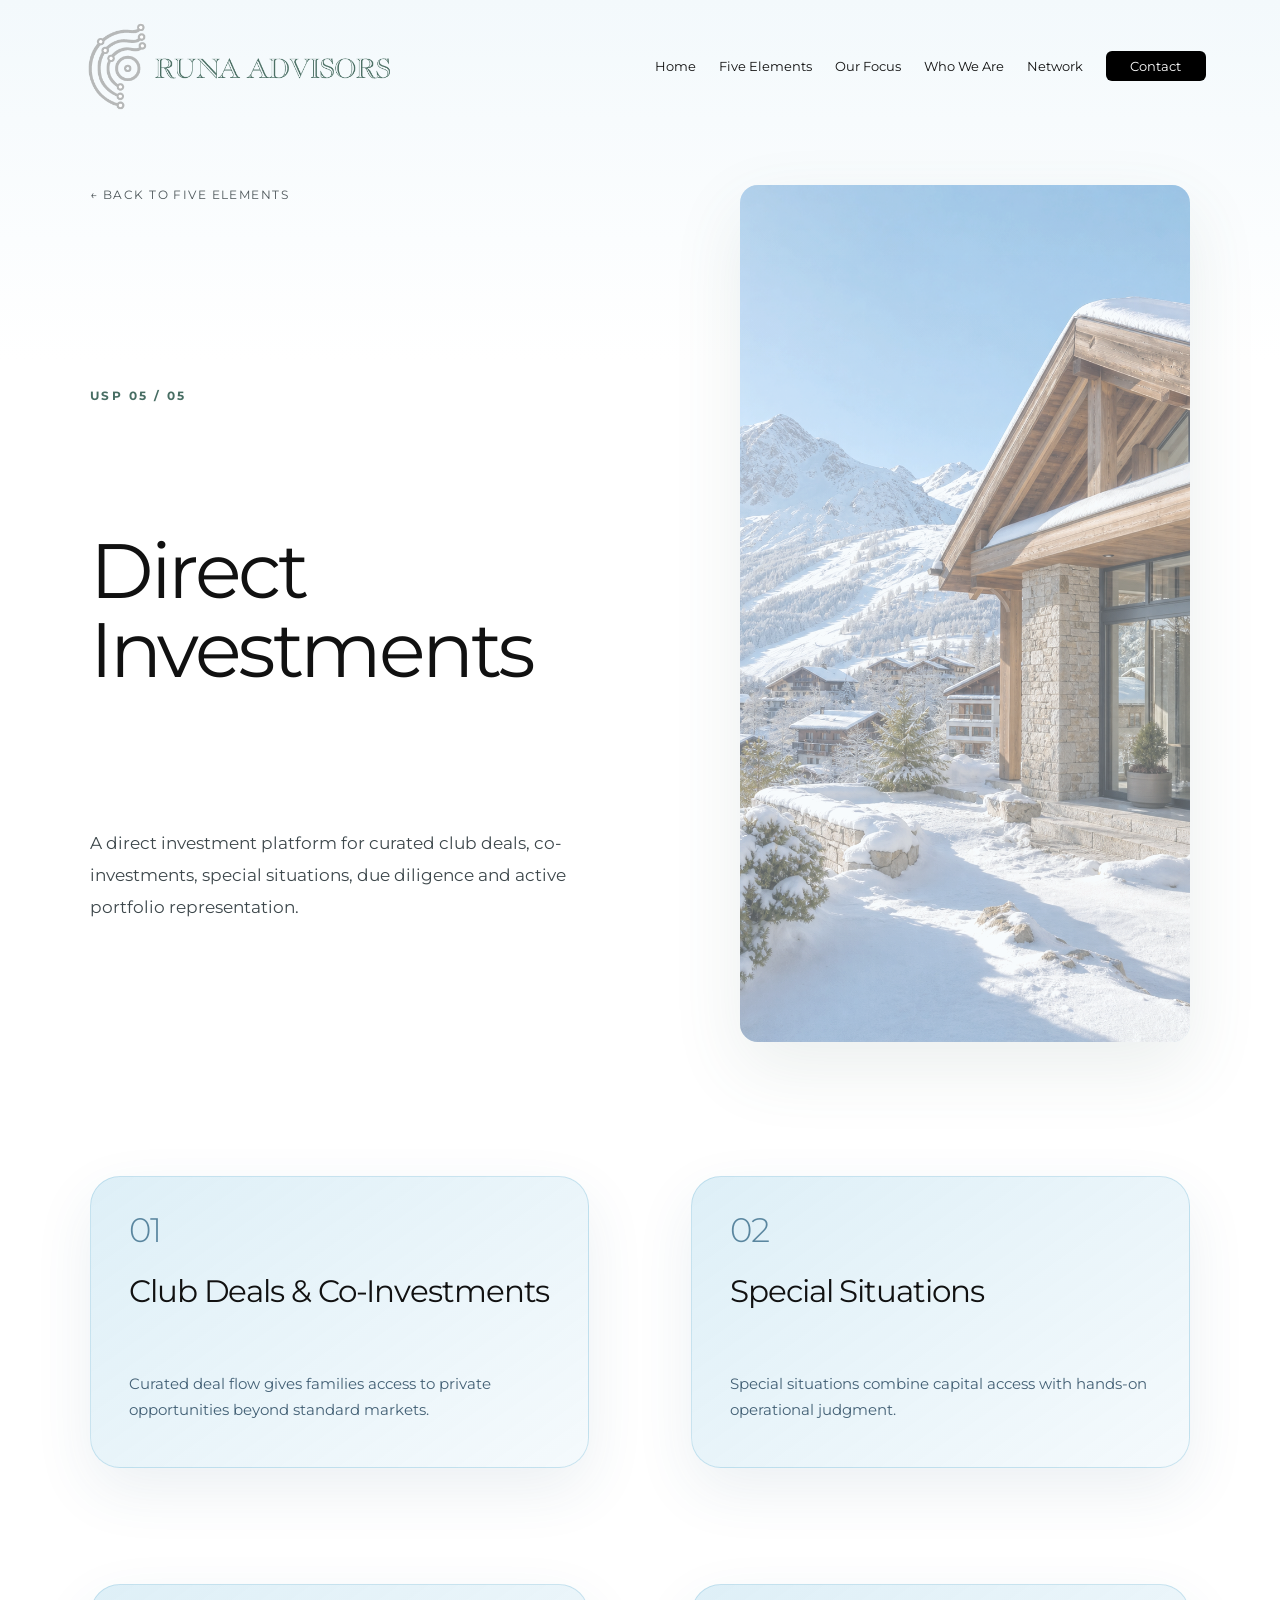
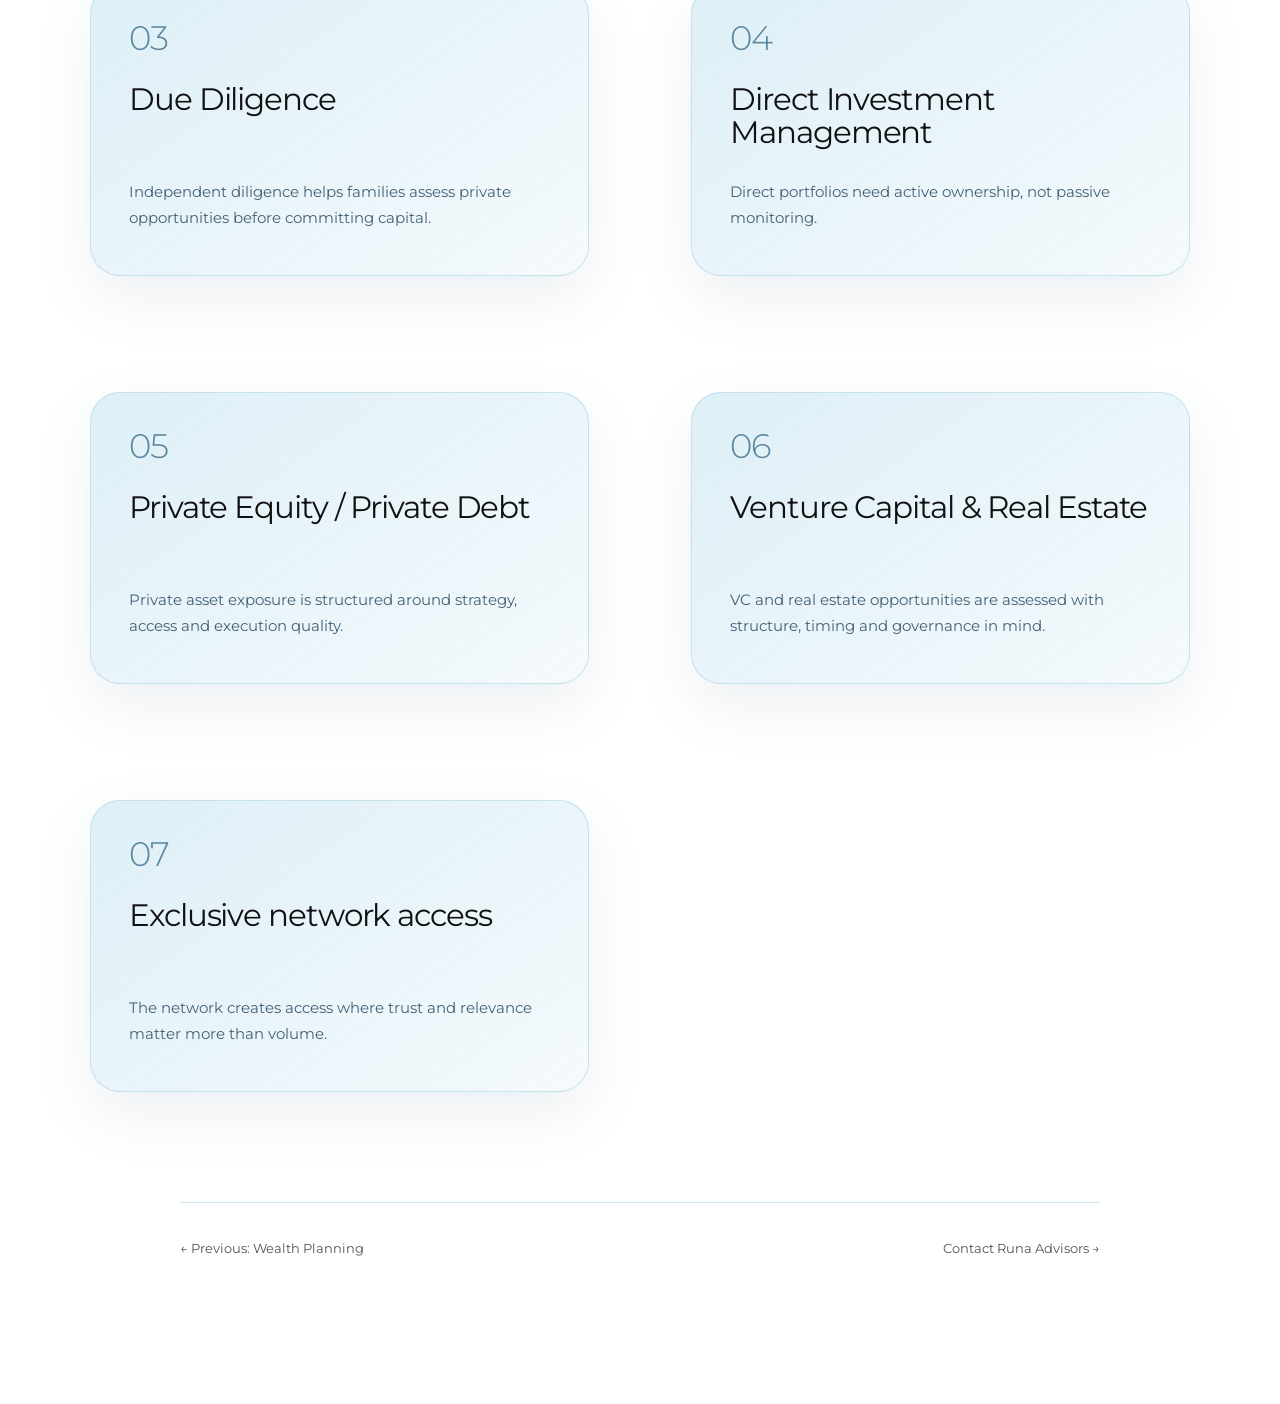
==== usp-direct-investments.html @ 49a53fe9 "Initial website upload" ====
<!doctype html>
<html lang="en">
<head>
  <meta charset="UTF-8">
  <meta name="viewport" content="width=device-width, initial-scale=1.0">
  <title>Direct Investments | Runa Advisors</title>
  <script>document.documentElement.classList.add("js");</script>
  <link rel="preconnect" href="https://fonts.googleapis.com">
  <link rel="preconnect" href="https://fonts.gstatic.com" crossorigin>
  <link href="https://fonts.googleapis.com/css2?family=Montserrat:wght@300;400;500;600;700&display=swap" rel="stylesheet">
  <link rel="stylesheet" href="styles.css">
</head>
<body>
  <div class="scroll-progress" aria-hidden="true"></div>
  <header class="site-header" id="top">
    <a class="brand-logo" href="index.html#top" aria-label="Runa Advisors GmbH home"></a>
    <button class="menu-toggle" type="button" aria-expanded="false" aria-controls="main-navigation" aria-label="Open navigation"><span></span><span></span></button>
    <nav class="nav" id="main-navigation" aria-label="Main navigation">
      <a href="index.html#top">Home</a>
      <a href="index.html#diversity">Five Elements</a>
      <a href="index.html#solution">Our Focus</a>
      <a href="index.html#about">Who We Are</a>
      <a href="index.html#insight">Network</a>
      <a class="contact-pill" href="index.html#contact">Contact</a>
    </nav>
  </header>

  <main class="usp-page-main usp-page-direct">
    <section class="usp-page-hero">
      <a class="back-link" href="index.html#diversity">← Back to Five Elements</a>
      <p class="usp-page-kicker">USP 05 / 05</p>
      <h1>Direct Investments</h1>
      <p class="usp-page-lead">A direct investment platform for curated club deals, co-investments, special situations, due diligence and active portfolio representation.</p>
      <div class="usp-page-visual reveal" aria-hidden="true"><span></span></div>
    </section>

    <section class="usp-page-content">
      <div class="usp-content-grid">
        <article class="usp-info-card">
          <h2>Club Deals & Co-Investments</h2>
          <p><span class="usp-summary">Curated deal flow gives families access to private opportunities beyond standard markets.</span><span class="usp-detail">The focus is on peer-to-peer direct investments, club deals and co-investment opportunities tailored to individual criteria and family-office preferences.</span></p>
        </article>
        <article class="usp-info-card">
          <h2>Special Situations</h2>
          <p><span class="usp-summary">Special situations combine capital access with hands-on operational judgment.</span><span class="usp-detail">Turnaround and distressed cases bring together the right investors, management capability and execution discipline where timing and operational experience matter most.</span></p>
        </article>
        <article class="usp-info-card">
          <h2>Due Diligence</h2>
          <p><span class="usp-summary">Independent diligence helps families assess private opportunities before committing capital.</span><span class="usp-detail">Support covers PE, VC, real estate and private debt transactions, including structuring, documentation and investment committee process preparation.</span></p>
        </article>
        <article class="usp-info-card">
          <h2>Direct Investment Management</h2>
          <p><span class="usp-summary">Direct portfolios need active ownership, not passive monitoring.</span><span class="usp-detail">Runa supports shareholder representation, board-level involvement or C-level contribution where investee companies require experienced ownership presence and clear governance.</span></p>
        </article>
        <article class="usp-info-card">
          <h2>Private Equity / Private Debt</h2>
          <p><span class="usp-summary">Private asset exposure is structured around strategy, access and execution quality.</span><span class="usp-detail">Strategic allocation can include direct investments and fund commitments, supported by advisory, structuring, financing and execution for private asset transactions.</span></p>
        </article>
        <article class="usp-info-card">
          <h2>Venture Capital & Real Estate</h2>
          <p><span class="usp-summary">VC and real estate opportunities are assessed with structure, timing and governance in mind.</span><span class="usp-detail">Advisory includes structuring, financing and execution of direct investments, club deal organisation and co-investment vehicles across private growth and real assets.</span></p>
        </article>
        <article class="usp-info-card full">
          <h2>Exclusive network access</h2>
          <p><span class="usp-summary">The network creates access where trust and relevance matter more than volume.</span><span class="usp-detail">Access is built around family office co-investors, PE, VC and private debt funds, selected hedge fund partnerships and discreet asset sales.</span></p>
        </article>
      </div>
      <div class="usp-next-row">
        <a href="usp-wealth-planning.html">← Previous: Wealth Planning</a>
        <a href="index.html#contact">Contact Runa Advisors →</a>
      </div>
    </section>
  </main>
  <script src="script.js"></script>
</body>
</html>
---- styles.css ----
:root {
  --white: #ffffff;
  --ice: #f3f9fc;
  --blue-pale: #ddeff7;
  --blue: #8fc5dd;
  --blue-soft: #cbe7f3;
  --ink: #111111;
  --muted: #4d565a;
  --line: #c7dbe4;
  --logo-green: #476d63;
  --gold: #8fc5dd;
  --panel-dark: #ffffff;
  --panel-black: #f3f9fc;
  --content: 1240px;
}

* { box-sizing: border-box; }
html { scroll-behavior: smooth; }
body {
  margin: 0;
  overflow-x: hidden;
  background: var(--white);
  color: var(--ink);
  font-family: "Montserrat", Arial, sans-serif;
  font-size: 15px;
  font-weight: 400;
  line-height: 1.7;
}
body.menu-open { overflow: hidden; }
img { display: block; width: 100%; }
a { color: inherit; text-decoration: none; }
button, input, textarea { color: inherit; font: inherit; }
button { border: 0; }
h1, h2, h3, p { margin-top: 0; }
h1, h2, h3 { color: var(--ink); font-weight: 400; }

.scroll-progress {
  position: fixed;
  z-index: 60;
  top: 0;
  left: 0;
  width: 0;
  height: 3px;
  background: linear-gradient(90deg, var(--blue), var(--logo-green));
  transform-origin: left center;
}

.site-header {
  position: absolute;
  z-index: 20;
  top: 0;
  left: 50%;
  transform: translateX(-50%);
  width: min(100%, 1440px);
  height: 132px;
  padding: 0 5.8%;
  display: flex;
  align-items: center;
  justify-content: space-between;
}
.brand-logo {
  width: 430px;
  height: 108px;
  flex: 0 0 auto;
  background: url("assets/logo2.png") left center / contain no-repeat;
}
.nav { display: flex; align-items: center; gap: 31px; font-size: 13px; }
.nav a { color: var(--ink); transition: opacity .2s ease; }
.nav a:hover { opacity: .55; }
.contact-pill {
  width: 100px;
  padding: 4px 10px;
  border-radius: 6px;
  background: #000;
  color: #fff !important;
  text-align: center;
}
.menu-toggle { display: none; }

.hero {
  position: relative;
  min-height: 760px;
  height: 100svh;
  max-height: 940px;
  padding: 190px max(7%, calc((100% - var(--content)) / 2));
  display: flex;
  align-items: center;
  background:
    radial-gradient(circle at 18% 52%, rgba(221,239,247,.8), transparent 28%),
    linear-gradient(90deg, rgba(255,255,255,.72) 0%, rgba(255,255,255,.46) 44%, rgba(255,255,255,.08) 74%),
    url("assets/alps-hero.png") center / cover no-repeat;
}
.hero::after {
  content: "";
  position: absolute;
  inset: auto 0 0;
  height: 170px;
  background: linear-gradient(0deg, var(--white), rgba(255,255,255,0));
  pointer-events: none;
}
.hero-content { position: relative; z-index: 2; width: min(900px, 70%); }
.overline {
  margin-bottom: 26px;
  color: var(--ink);
  font-size: 11px;
  font-weight: 600;
  letter-spacing: .2em;
  text-transform: uppercase;
}
.hero h1 {
  margin-bottom: 26px;
  font-size: clamp(46px, 4.7vw, 68px);
  line-height: 1.14;
  letter-spacing: -.025em;
}
.hero-intro {
  max-width: 630px;
  margin-bottom: 38px;
  font-size: 17px;
  line-height: 1.75;
}
.button {
  min-width: 150px;
  min-height: 47px;
  padding: 11px 17px 11px 22px;
  display: inline-flex;
  align-items: center;
  justify-content: space-between;
  gap: 28px;
  border: 1px solid var(--ink);
  border-radius: 5px;
  font-size: 13px;
  cursor: pointer;
  transition: transform .2s ease, background .2s ease, color .2s ease, box-shadow .2s ease;
}
.button:hover { transform: translateY(-2px); box-shadow: 0 18px 36px rgba(17,17,17,.08); }
.button-dark { background: #000; color: #fff; }
.button-outline { background: rgba(255,255,255,.28); color: var(--ink); }
.button-outline:hover { background: var(--ink); color: #fff; }

.section { max-width: var(--content); margin: 0 auto; padding: 145px 0; }
.section-intro { width: min(760px, 100%); margin-bottom: 90px; }
.section-intro h2, .focus h2, .insight h2, footer h2, .usp-intro h2 {
  margin-bottom: 28px;
  font-size: clamp(34px, 3.8vw, 54px);
  line-height: 1.28;
  letter-spacing: -.02em;
}
.section-intro > p:last-child, .usp-intro > p { max-width: 720px; color: var(--muted); font-size: 16px; }

.usp-section {
  position: relative;
  min-height: 100vh;
  padding: 150px max(6%, calc((100% - var(--content)) / 2)) 145px;
  overflow: hidden;
  background:
    linear-gradient(180deg, #fff 0%, var(--ice) 44%, #fff 100%);
}
.usp-bg {
  position: absolute;
  inset: 0;
  opacity: .72;
  background:
    radial-gradient(circle at 15% 18%, rgba(143,197,221,.24), transparent 28%),
    radial-gradient(circle at 88% 25%, rgba(221,239,247,.95), transparent 24%),
    radial-gradient(circle at 50% 74%, rgba(203,231,243,.55), transparent 38%);
  pointer-events: none;
}
.usp-bg::after {
  content: "";
  position: absolute;
  right: -8vw;
  bottom: -14vw;
  width: 50vw;
  height: 50vw;
  border: 1px solid rgba(71,109,99,.16);
  border-radius: 50%;
}
.usp-intro {
  position: relative;
  z-index: 1;
  width: min(850px, 100%);
  margin-bottom: 68px;
}
.usp-map {
  position: relative;
  z-index: 1;
  width: min(var(--content), 100%);
  min-height: 660px;
  margin: 0 auto;
  padding: 46px;
  border-radius: 26px;
  background: linear-gradient(135deg, #eaf6fb, var(--blue-pale));
  box-shadow: 0 34px 90px rgba(71,109,99,.08);
}
.usp-node {
  position: absolute;
  width: 34%;
  min-height: 220px;
  padding: 38px 38px 34px;
  display: flex;
  flex-direction: column;
  justify-content: flex-end;
  align-items: flex-start;
  overflow: hidden;
  border: 1px solid rgba(255,255,255,.52);
  border-radius: 12px;
  background: rgba(143,197,221,.72);
  box-shadow: 0 24px 55px rgba(30,88,128,.08);
  text-align: left;
  transition: transform .45s cubic-bezier(.2,.75,.2,1), background .45s ease, box-shadow .45s ease;
}
.usp-node:nth-child(1) {
  left: 50%;
  top: 50%;
  width: 270px;
  height: 270px;
  min-height: 0;
  padding: 34px;
  align-items: center;
  justify-content: center;
  border-radius: 50%;
  text-align: center;
  transform: translate(-50%, -50%);
  background: rgba(143,197,221,.86);
  box-shadow: 0 28px 80px rgba(30,88,128,.18);
}
.usp-node:nth-child(2) { left: 46px; top: 40px; }
.usp-node:nth-child(3) { right: 46px; top: 40px; }
.usp-node:nth-child(4) { left: 46px; bottom: 40px; }
.usp-node:nth-child(5) { right: 46px; bottom: 40px; }
.usp-node::before {
  content: "";
  position: absolute;
  top: 38px;
  left: 38px;
  width: 32px;
  height: 1px;
  background: rgba(255,255,255,.62);
  transition: width .45s ease, background .45s ease;
}
.usp-node::after {
  content: "";
  position: absolute;
  inset: 0;
  background:
    radial-gradient(circle at 80% 18%, rgba(255,255,255,.22), transparent 28%),
    linear-gradient(180deg, transparent, rgba(30,88,128,.1));
  opacity: .55;
  pointer-events: none;
  transition: opacity .45s ease;
}
.usp-node:hover,
.usp-node:focus-visible {
  outline: none;
  transform: translateY(-10px);
  background: #6f9fb7;
  box-shadow: 0 34px 80px rgba(30,88,128,.2);
}
.usp-node:nth-child(1):hover,
.usp-node:nth-child(1):focus-visible {
  transform: translate(-50%, -50%) scale(1.04);
}
.usp-node:hover::before,
.usp-node:focus-visible::before {
  width: 64px;
  background: rgba(255,255,255,.86);
}
.usp-node:hover::after,
.usp-node:focus-visible::after { opacity: .9; }
.usp-number {
  position: relative;
  z-index: 1;
  margin-bottom: 24px;
  color: rgba(255,255,255,.78);
  font-size: 12px;
  font-weight: 700;
  letter-spacing: .18em;
}
.usp-node:nth-child(1) .usp-number { margin-bottom: 16px; }
.usp-node strong {
  position: relative;
  z-index: 1;
  max-width: 285px;
  color: #fff;
  font-size: 22px;
  font-weight: 700;
  line-height: 1.22;
}
.usp-node:nth-child(1) strong {
  max-width: 210px;
  font-size: 19px;
}
.usp-short {
  position: relative;
  z-index: 1;
  max-width: 260px;
  margin-top: 12px;
  color: rgba(255,255,255,.82);
  font-size: 13px;
  font-weight: 600;
  letter-spacing: .08em;
  text-transform: uppercase;
  transition: transform .42s ease, opacity .42s ease;
}
.usp-node:nth-child(1) .usp-short { font-size: 11px; }
.usp-node p {
  position: relative;
  z-index: 1;
  max-width: 310px;
  max-height: 0;
  margin: 0;
  overflow: hidden;
  color: rgba(255,255,255,.92);
  font-size: 13px;
  font-weight: 500;
  line-height: 1.62;
  opacity: 0;
  transform: translateY(16px);
  transition: max-height .5s ease, opacity .42s ease, transform .42s ease, margin-top .42s ease;
}
.usp-node:nth-child(1) p {
  max-width: 215px;
  font-size: 12px;
  line-height: 1.42;
}
.usp-node:hover p,
.usp-node:focus-visible p {
  max-height: 160px;
  margin-top: 18px;
  opacity: 1;
  transform: none;
}
.usp-node:hover .usp-short,
.usp-node:focus-visible .usp-short {
  opacity: 0;
  transform: translateY(-8px);
}

.focus {
  min-height: 820px;
  display: grid;
  grid-template-columns: 1.05fr .95fr;
  background: linear-gradient(135deg, var(--blue-pale), #fff 78%);
}
.focus-image {
  min-height: 820px;
  background:
    linear-gradient(90deg, rgba(221,239,247,.22), rgba(255,255,255,.16)),
    url("assets/focus-chalet.jpg") center / cover no-repeat;
  filter: saturate(.9) brightness(1.12);
}
.focus-copy {
  align-self: center;
  width: min(580px, 82%);
  margin: 80px auto;
}
.focus-lead { margin-bottom: 20px; font-size: 20px; line-height: 1.6; }
.focus-copy > p:not(.overline):not(.focus-lead) { color: var(--muted); }
.focus-points { margin: 42px 0; display: grid; grid-template-columns: 1fr 1fr; }
.focus-points span { padding: 14px 0; border-top: 1px solid rgba(17,17,17,.35); font-size: 12px; letter-spacing: .12em; text-transform: uppercase; }
.focus-points span:nth-child(odd) { margin-right: 22px; }
.focus-points span:nth-child(even) { margin-left: 22px; }

.team { padding-top: 160px; }
.team-intro { width: min(920px, 100%); }
.team-grid { display: grid; grid-template-columns: 1fr 1fr; gap: 58px 46px; }
.person {
  min-height: 0;
  display: grid;
  grid-template-columns: 180px 1fr;
  align-items: start;
  gap: 26px;
  padding-top: 28px;
  border-top: 1px solid var(--line);
  background: transparent;
}
.person:nth-child(even) {
  background: transparent;
}
.person img {
  width: 180px;
  height: 240px;
  max-height: none;
  object-fit: cover;
  object-position: center top;
  border-radius: 8px;
  filter: grayscale(100%) contrast(1.02);
  background: var(--ice);
}
.person-copy { padding: 0 0 10px; }
.person-copy h3 {
  margin-bottom: 0;
  font-size: 15px;
  font-weight: 700;
  letter-spacing: .02em;
  text-transform: uppercase;
}
.role {
  margin-bottom: 18px;
  color: var(--ink);
  font-size: 14px;
  letter-spacing: 0;
  text-transform: none;
}
.person ul {
  margin: 0;
  padding-left: 18px;
  list-style: disc;
  columns: 1;
}
.person li {
  margin-bottom: 5px;
  padding-left: 0;
  break-inside: avoid;
  font-size: 12px;
  line-height: 1.35;
}
.person li::before { content: none; }
.person-copy > a { margin-top: 18px; display: inline-flex; gap: 22px; border-bottom: 1px solid var(--ink); font-size: 12px; }

.insight {
  min-height: 780px;
  padding: 140px max(7%, calc((100% - var(--content)) / 2));
  display: grid;
  grid-template-columns: .9fr .95fr;
  align-items: center;
  gap: 80px 110px;
  background: var(--ice);
}
.insight-heading > p:last-child { max-width: 540px; color: var(--muted); }
.insight-media {
  position: relative;
  min-height: 430px;
  overflow: hidden;
  border-radius: 2px;
  box-shadow: 0 28px 80px rgba(17,17,17,.1);
  background:
    linear-gradient(135deg, rgba(221,239,247,.2), rgba(255,255,255,.18)),
    url("assets/network-alps.jpg") center / cover no-repeat;
  filter: saturate(.9) brightness(1.08);
}
.facts { grid-column: 1 / -1; display: grid; grid-template-columns: repeat(4, 1fr); gap: 50px; }
.fact { padding-top: 15px; border-top: 1px solid var(--ink); }
.fact strong { margin-bottom: 11px; display: block; font-size: 43px; font-weight: 300; }
.fact span { font-size: 10px; line-height: 1.45; letter-spacing: .14em; text-transform: uppercase; }

.usp-page-main {
  background:
    radial-gradient(circle at 8% 24%, rgba(143,197,221,.24), transparent 30%),
    radial-gradient(circle at 92% 18%, rgba(203,231,243,.54), transparent 28%),
    linear-gradient(180deg, var(--ice), #fff 38%, #fafdfe 100%);
}
.usp-page-hero {
  padding: 220px max(7%, calc((100% - var(--content)) / 2)) 118px;
  position: relative;
  overflow: hidden;
}
.usp-page-hero::before {
  content: "";
  position: absolute;
  z-index: -1;
  left: max(7%, calc((100% - var(--content)) / 2));
  bottom: 46px;
  width: min(720px, 58vw);
  height: 1px;
  background: linear-gradient(90deg, var(--blue), transparent);
  opacity: .65;
}
.usp-page-hero::after {
  content: "";
  position: absolute;
  right: max(7%, calc((100% - var(--content)) / 2));
  bottom: -74px;
  width: min(540px, 42vw);
  height: min(540px, 42vw);
  border-radius: 50%;
  border: 1px solid rgba(143,197,221,.34);
  background:
    radial-gradient(circle at 48% 42%, rgba(255,255,255,.84) 0 24%, transparent 25%),
    repeating-radial-gradient(circle at 50% 50%, rgba(143,197,221,.2) 0 1px, transparent 1px 28px),
    linear-gradient(145deg, rgba(255,255,255,.7), rgba(221,239,247,.32));
  opacity: .78;
  pointer-events: none;
}
.back-link {
  margin-bottom: 50px;
  display: inline-flex;
  gap: 12px;
  color: var(--muted);
  font-size: 12px;
  letter-spacing: .12em;
  text-transform: uppercase;
}
.usp-page-kicker {
  margin-bottom: 24px;
  color: var(--logo-green);
  font-size: 12px;
  font-weight: 700;
  letter-spacing: .2em;
  text-transform: uppercase;
}
.usp-page-hero h1 {
  max-width: 920px;
  margin-bottom: 28px;
  font-size: clamp(44px, 5.4vw, 78px);
  line-height: 1.08;
  letter-spacing: -.035em;
}
.usp-page-lead {
  max-width: 820px;
  color: var(--muted);
  font-size: 19px;
  line-height: 1.7;
}
.usp-page-content {
  max-width: var(--content);
  margin: 0 auto;
  padding: 44px 0 150px;
  position: relative;
  z-index: 1;
}
.usp-page-content::before {
  content: "";
  position: absolute;
  z-index: -1;
  top: 8px;
  left: 50%;
  width: min(100vw, 1320px);
  height: calc(100% - 205px);
  transform: translateX(-50%);
  border-radius: 0;
  background:
    radial-gradient(circle at 50% 8%, rgba(143,197,221,.2), transparent 22%),
    radial-gradient(circle at 12% 44%, rgba(221,239,247,.58), transparent 28%),
    radial-gradient(circle at 90% 68%, rgba(203,231,243,.48), transparent 26%),
    linear-gradient(90deg, transparent calc(50% - 1px), rgba(143,197,221,.52) calc(50% - 1px), rgba(143,197,221,.52) 50%, transparent 50%);
  opacity: .9;
}
.usp-page-content::after {
  content: "Value Path";
  position: absolute;
  z-index: -1;
  top: 82px;
  left: 50%;
  transform: translateX(-50%) rotate(90deg);
  transform-origin: center;
  color: rgba(143,197,221,.18);
  font-size: clamp(62px, 9vw, 128px);
  font-weight: 700;
  letter-spacing: .14em;
  line-height: 1;
  text-transform: uppercase;
  white-space: nowrap;
}
.usp-content-grid {
  display: grid;
  grid-template-columns: repeat(12, minmax(0, 1fr));
  gap: clamp(52px, 7vw, 104px) 32px;
  align-items: start;
  position: relative;
  counter-reset: uspChapter;
}
.usp-content-grid::before {
  content: "";
  position: absolute;
  z-index: -1;
  top: 34px;
  bottom: 34px;
  left: 50%;
  width: 12px;
  transform: translateX(-50%);
  border-radius: 999px;
  background:
    repeating-linear-gradient(180deg, rgba(143,197,221,.8) 0 10px, transparent 10px 25px);
  opacity: .32;
  pointer-events: none;
}
.usp-info-card {
  grid-column: 1 / span 5;
  min-height: 230px;
  padding: 4px 0 0 90px;
  overflow: visible;
  display: block;
  position: relative;
  border: 0;
  border-radius: 0;
  background: transparent;
  box-shadow: none;
  counter-increment: uspChapter;
  transition:
    transform .35s ease,
    background .35s ease,
    box-shadow .35s ease;
}
.usp-info-card:nth-child(even) {
  grid-column: 8 / span 5;
  margin-top: 72px;
}
.usp-info-card:nth-child(3n) {
  grid-column: 2 / span 5;
}
.usp-info-card:nth-child(4n) {
  grid-column: 7 / span 5;
}
.usp-info-card::after {
  content: "";
  position: absolute;
  z-index: -1;
  inset: -26px -34px -28px 56px;
  border-radius: 34px;
  background: linear-gradient(105deg, rgba(221,239,247,.62), rgba(255,255,255,0) 72%);
  opacity: 0;
  transform: scaleX(.94);
  transform-origin: left center;
  transition: opacity .35s ease, transform .35s ease, background .35s ease;
}
.usp-info-card.wide,
.usp-info-card.full { grid-column: auto; }
.usp-info-card.wide:nth-child(odd),
.usp-info-card.full:nth-child(odd) { grid-column: 1 / span 5; }
.usp-info-card.wide:nth-child(even),
.usp-info-card.full:nth-child(even) { grid-column: 8 / span 5; }
.usp-info-card:hover {
  transform: translateY(-10px);
  background: transparent;
  box-shadow: none;
}
.usp-info-card:hover::after {
  opacity: 1;
  transform: scaleX(1);
  background: linear-gradient(105deg, rgba(143,197,221,.32), rgba(221,239,247,.18) 62%, rgba(255,255,255,0));
}
.usp-info-card::before {
  content: counter(uspChapter, decimal-leading-zero);
  position: absolute;
  left: 0;
  top: 0;
  width: 62px;
  height: 62px;
  display: grid;
  place-items: center;
  border-radius: 50%;
  background: var(--blue-pale);
  box-shadow:
    0 0 0 10px rgba(255,255,255,.85),
    0 18px 48px rgba(71,109,99,.09);
  color: var(--logo-green);
  font-size: 16px;
  font-weight: 700;
  letter-spacing: .08em;
  transition: background .35s ease, color .35s ease, transform .35s ease, box-shadow .35s ease;
}
.usp-info-card:hover::before {
  transform: scale(1.08);
  background: #486f87;
  color: #fff;
  box-shadow:
    0 0 0 12px rgba(221,239,247,.72),
    0 22px 56px rgba(72,111,135,.24);
}
.usp-info-card .eyebrow {
  margin-bottom: 13px;
  display: block;
  color: #5d9bb8;
  font-size: 12px;
  font-weight: 700;
  letter-spacing: .18em;
  text-transform: uppercase;
  transition: color .3s ease, opacity .3s ease;
}
.usp-info-card h2 {
  margin-bottom: 16px;
  font-size: clamp(25px, 2.7vw, 38px);
  font-weight: 600;
  line-height: 1.16;
  letter-spacing: -.03em;
  transition: color .3s ease;
}
.usp-info-card p {
  margin-bottom: 0;
  color: var(--muted);
  font-size: 14px;
  line-height: 1.72;
  opacity: .56;
  max-height: 52px;
  transform: translateY(0);
  overflow: hidden;
  transition: opacity .35s ease, max-height .45s ease, transform .35s ease, color .3s ease;
}
.usp-info-card ul {
  margin: 0;
  padding-left: 18px;
  color: var(--muted);
  font-size: 14px;
  line-height: 1.64;
  opacity: .56;
  max-height: 54px;
  transform: translateY(0);
  overflow: hidden;
  transition: opacity .35s ease, max-height .45s ease, transform .35s ease, color .3s ease;
}
.usp-info-card:hover .eyebrow,
.usp-info-card:hover h2,
.usp-info-card:hover p,
.usp-info-card:hover ul {
  color: var(--ink);
}
.usp-info-card:hover .eyebrow { color: #486f87; opacity: 1; }
.usp-info-card:hover p,
.usp-info-card:hover ul {
  opacity: 1;
  max-height: 360px;
  transform: translateY(0);
}
.usp-next-row {
  margin-top: 112px;
  display: flex;
  justify-content: space-between;
  gap: 22px;
  border-top: 1px solid rgba(143,197,221,.36);
  padding-top: 34px;
  font-size: 13px;
}
.usp-next-row a {
  position: relative;
  color: var(--muted);
  transition: color .25s ease, transform .25s ease;
}
.usp-next-row a:hover {
  color: #486f87;
  transform: translateY(-2px);
}

@media (hover: none) {
  .usp-info-card {
    height: auto;
    min-height: 0;
  }
  .usp-info-card::after { display: none; }
  .usp-info-card p,
  .usp-info-card ul {
    opacity: 1;
    max-height: none;
    transform: none;
  }
}

footer { padding: 140px max(7%, calc((100% - var(--content)) / 2)) 45px; background: var(--white); }
.contact-layout { display: grid; grid-template-columns: .9fr 1.1fr; gap: 140px; }
.contact-intro > p:not(.overline) { max-width: 480px; color: var(--muted); }
.contact-details { margin-top: 48px; display: flex; flex-direction: column; align-items: flex-start; gap: 13px; font-size: 13px; }
.contact-details address { margin-top: 10px; font-style: normal; }
.contact-form { padding: 45px; background: linear-gradient(145deg, var(--ice), rgba(221,239,247,.65)); }
.field-row { display: grid; grid-template-columns: 1fr 1fr; gap: 20px; }
.contact-form label { margin-bottom: 20px; display: block; font-size: 10px; font-weight: 600; letter-spacing: .08em; text-transform: uppercase; }
.contact-form input, .contact-form textarea {
  width: 100%;
  margin-top: 8px;
  padding: 12px 0;
  display: block;
  border: 0;
  border-bottom: 1px solid #7f8d92;
  border-radius: 0;
  outline: none;
  background: transparent;
  resize: vertical;
}
.contact-form input:focus, .contact-form textarea:focus { border-bottom-color: var(--ink); }
.contact-form .button { border: 0; }
.form-message { min-height: 25px; margin: 14px 0 0; font-size: 12px; }
.footer-bottom {
  margin-top: 115px;
  padding-top: 25px;
  display: grid;
  grid-template-columns: 1fr auto 1fr;
  align-items: center;
  border-top: 1px solid var(--line);
  font-size: 10px;
}
.footer-bottom nav { display: flex; gap: 25px; }
.footer-bottom > a { justify-self: end; }

.reveal { opacity: 1; transform: none; }
.js .reveal {
  opacity: 0;
  transform: translateY(42px);
  transition: opacity .9s cubic-bezier(.2,.65,.3,1), transform .9s cubic-bezier(.2,.65,.3,1);
}
.js .reveal.visible { opacity: 1; transform: none; }

@media (max-width: 1280px) {
  .section { padding-right: 5%; padding-left: 5%; }
  .brand-logo { width: 380px; height: 100px; background-size: contain; }
  .nav { gap: 23px; }
  .person { grid-template-columns: 160px 1fr; gap: 22px; }
  .person img { width: 160px; height: 213px; }
}

@media (max-width: 1040px) {
  .site-header { position: absolute; padding: 0 26px; }
  .brand-logo { width: 315px; height: 92px; background-size: contain; }
  .menu-toggle {
    position: absolute;
    top: 35px;
    right: 26px;
    z-index: 3;
    width: 42px;
    height: 42px;
    padding: 8px;
    display: block;
    border: 0;
    border-radius: 50%;
    background: rgba(255,255,255,.62);
    box-shadow: 0 12px 30px rgba(17,17,17,.08);
  }
  .menu-toggle span { width: 24px; height: 2px; margin: 7px auto; display: block; background: var(--ink); transition: transform .3s ease; }
  .menu-toggle.open span:first-child { transform: translateY(4px) rotate(45deg); }
  .menu-toggle.open span:last-child { transform: translateY(-4px) rotate(-45deg); }
  .nav {
    position: fixed;
    inset: 0;
    padding: 125px 35px 45px;
    flex-direction: column;
    align-items: flex-start;
    gap: 22px;
    background: var(--ice);
    font-size: 24px;
    opacity: 0;
    visibility: hidden;
    pointer-events: none;
    transition: opacity .25s ease, visibility .25s ease;
  }
  .nav.open { opacity: 1; visibility: visible; pointer-events: auto; }
  .contact-pill { width: 150px; margin-top: 10px; font-size: 16px; }
  .hero { min-height: 720px; padding: 170px 7% 90px; background-position: 58% center; }
  .hero-content { width: 78%; }
  .usp-section { padding-right: 7%; padding-left: 7%; }
  .usp-map { min-height: 650px; padding: 28px; }
  .usp-node { width: 36%; min-height: 235px; padding: 30px; }
  .usp-node:nth-child(1) { width: 250px; height: 250px; padding: 28px; }
  .usp-node:nth-child(2) { left: 28px; top: 28px; }
  .usp-node:nth-child(3) { right: 28px; top: 28px; }
  .usp-node:nth-child(4) { left: 28px; bottom: 28px; }
  .usp-node:nth-child(5) { right: 28px; bottom: 28px; }
  .usp-node strong { font-size: 20px; }
  .focus { grid-template-columns: 1fr; }
  .focus-image { min-height: 520px; }
  .focus-copy { width: 86%; margin: 95px auto; }
  .team-grid { grid-template-columns: 1fr 1fr; gap: 46px 30px; }
  .person { grid-template-columns: 145px 1fr; gap: 20px; }
  .person img { width: 145px; height: 193px; max-height: none; }
  .person ul { columns: 1; }
  .insight { grid-template-columns: 1fr; gap: 70px; }
  .insight-media { min-height: 390px; }
  .facts { grid-template-columns: 1fr 1fr; }
  .usp-page-hero { padding: 180px 7% 80px; }
  .usp-page-content { padding-right: 7%; padding-left: 7%; }
  .usp-page-content::before { width: 92%; }
  .usp-page-content::after { left: 92%; opacity: .65; }
  .usp-content-grid {
    grid-template-columns: repeat(8, minmax(0, 1fr));
    gap: 74px 24px;
  }
  .usp-content-grid::before { left: 51%; }
  .usp-info-card,
  .usp-info-card:nth-child(3n),
  .usp-info-card.wide:nth-child(odd),
  .usp-info-card.full:nth-child(odd) {
    grid-column: 1 / span 4;
  }
  .usp-info-card:nth-child(even),
  .usp-info-card:nth-child(4n),
  .usp-info-card.wide:nth-child(even),
  .usp-info-card.full:nth-child(even) {
    grid-column: 5 / span 4;
    margin-top: 58px;
  }
  .usp-info-card { padding-left: 78px; }
  .usp-info-card h2 { font-size: clamp(24px, 3vw, 33px); }
  .contact-layout { grid-template-columns: 1fr; gap: 75px; }
}

@media (max-width: 720px) {
  .brand-logo { width: 285px; height: 86px; background-size: contain; }
  .hero { min-height: 760px; align-items: flex-end; padding-bottom: 100px; background-position: 58% center; }
  .hero::before { content: ""; position: absolute; inset: 0; background: rgba(255,255,255,.24); }
  .hero-content { width: 100%; }
  .hero-intro { max-width: 92%; }
  .hero h1 { font-size: 41px; }
  .hero-intro { font-size: 14px; }
  .section { padding-top: 100px; padding-bottom: 100px; }
  .section-intro { margin-bottom: 60px; }
  .usp-section { padding-top: 112px; padding-bottom: 100px; }
  .usp-intro { margin-bottom: 46px; }
  .usp-map {
    width: 100%;
    min-height: 0;
    padding: 22px;
    display: grid;
    grid-template-columns: 1fr;
    gap: 18px;
  }
  .usp-node,
  .usp-node:nth-child(1),
  .usp-node:nth-child(2),
  .usp-node:nth-child(3),
  .usp-node:nth-child(4),
  .usp-node:nth-child(5) {
    position: relative;
    inset: auto;
    width: 100%;
    height: auto;
    min-height: 250px;
    padding: 30px;
    border-radius: 12px;
    transform: none;
    text-align: left;
    align-items: flex-start;
    justify-content: flex-end;
  }
  .usp-node:nth-child(1):hover,
  .usp-node:nth-child(1):focus-visible { transform: translateY(-10px); }
  .usp-node strong { font-size: 20px; }
  .usp-node p { font-size: 13px; }
  .focus-image { min-height: 390px; }
  .focus-copy { margin: 75px auto; }
  .focus-points { grid-template-columns: 1fr; }
  .focus-points span:nth-child(n) { margin: 0; }
  .team { padding-top: 100px; }
  .team-grid { grid-template-columns: 1fr; }
  .person { grid-template-columns: 1fr; min-height: 0; }
  .person img { width: min(260px, 100%); height: 347px; max-height: none; }
  .person-copy { padding: 30px 0 10px; }
  .role { min-height: 0; }
  .insight { min-height: 0; padding-top: 100px; padding-bottom: 100px; gap: 55px; }
  .insight-media { min-height: 300px; }
  .facts { gap: 44px 25px; }
  .usp-page-hero { padding-top: 150px; }
  .usp-page-hero::before { width: 76%; }
  .usp-page-hero::after { opacity: .38; width: 260px; height: 260px; right: 7%; }
  .usp-page-content { padding-top: 20px; }
  .usp-page-content::before {
    left: 7%;
    width: 1px;
    height: calc(100% - 180px);
    transform: none;
    background: linear-gradient(180deg, rgba(143,197,221,.62), transparent);
  }
  .usp-page-content::after { display: none; }
  .usp-content-grid {
    grid-template-columns: 1fr;
    gap: 58px;
  }
  .usp-content-grid::before {
    left: 0;
    width: 1px;
    opacity: .28;
  }
  .usp-info-card,
  .usp-info-card:nth-child(even),
  .usp-info-card:nth-child(3n),
  .usp-info-card:nth-child(4n),
  .usp-info-card.wide,
  .usp-info-card.full,
  .usp-info-card.wide:nth-child(odd),
  .usp-info-card.wide:nth-child(even),
  .usp-info-card.full:nth-child(odd),
  .usp-info-card.full:nth-child(even) {
    grid-column: 1;
    margin-top: 0;
  }
  .usp-info-card {
    height: auto;
    min-height: 0;
    padding: 0 0 0 76px;
  }
  .usp-info-card::after { display: none; }
  .usp-info-card::before {
    width: 54px;
    height: 54px;
    font-size: 14px;
  }
  .usp-info-card p,
  .usp-info-card ul {
    opacity: 1;
    max-height: none;
    transform: none;
  }
  .usp-next-row { flex-direction: column; }
  footer { padding-top: 100px; }
  .contact-form { padding: 30px 22px; }
  .field-row { grid-template-columns: 1fr; gap: 0; }
  .footer-bottom { grid-template-columns: 1fr; gap: 18px; }
  .footer-bottom nav { order: -1; flex-wrap: wrap; }
  .footer-bottom > a { justify-self: start; }
}

@media (max-width: 430px) {
  .site-header { height: 128px; padding-inline: 18px; }
  .brand-logo { width: 245px; height: 80px; background-size: contain; }
  .menu-toggle { right: 18px; top: 30px; }
  .hero h1 { font-size: 35px; }
  .facts { grid-template-columns: 1fr; }
}

/* USP subpages: editorial image-led redesign */
.usp-page-main {
  background:
    linear-gradient(180deg, rgba(243,249,252,.98) 0, #fff 28%, #fff 100%);
}
.usp-page-hero {
  min-height: 840px;
  padding: 190px max(7%, calc((100% - var(--content)) / 2)) 100px;
  display: grid;
  grid-template-columns: minmax(0, .9fr) minmax(360px, .78fr);
  gap: clamp(56px, 7vw, 120px);
  align-items: end;
  isolation: isolate;
}
.usp-page-hero::before {
  left: 0;
  right: 0;
  bottom: 0;
  width: auto;
  height: 42%;
  background:
    linear-gradient(180deg, transparent, rgba(221,239,247,.42)),
    radial-gradient(circle at 12% 78%, rgba(143,197,221,.28), transparent 25%);
  opacity: 1;
}
.usp-page-hero::after {
  right: auto;
  left: max(7%, calc((100% - var(--content)) / 2));
  bottom: 78px;
  width: min(520px, 42vw);
  height: min(520px, 42vw);
  border: 1px solid rgba(143,197,221,.28);
  background:
    repeating-radial-gradient(circle at 50% 50%, rgba(143,197,221,.22) 0 1px, transparent 1px 32px);
  opacity: .34;
}
.usp-page-hero > *:not(.usp-page-visual) {
  grid-column: 1;
  position: relative;
  z-index: 2;
}
.usp-page-hero h1 {
  max-width: 780px;
  font-size: clamp(52px, 6.2vw, 94px);
}
.usp-page-lead {
  max-width: 660px;
  color: #30383b;
}
.usp-page-visual {
  grid-column: 2;
  grid-row: 1 / span 5;
  align-self: stretch;
  min-height: 570px;
  position: relative;
  overflow: hidden;
  border-radius: 3px;
  background: var(--blue-pale);
  box-shadow: 0 38px 95px rgba(71,109,99,.13);
}
.usp-page-visual::before {
  content: "";
  position: absolute;
  inset: 0;
  background:
    linear-gradient(180deg, rgba(255,255,255,.16), rgba(243,249,252,.22)),
    url("assets/network-alps.jpg") center / cover no-repeat;
  filter: saturate(.88) brightness(1.08);
  transform: scale(1.02);
}
.usp-page-visual::after {
  content: "";
  position: absolute;
  right: -70px;
  bottom: -70px;
  width: 245px;
  height: 245px;
  border-radius: 50%;
  border: 1px solid rgba(255,255,255,.65);
  background:
    repeating-radial-gradient(circle, rgba(255,255,255,.76) 0 1px, transparent 1px 20px);
}
.usp-page-visual span {
  position: absolute;
  left: 32px;
  bottom: 32px;
  width: 154px;
  height: 154px;
  border-radius: 50%;
  border: 1px solid rgba(17,17,17,.18);
  background:
    radial-gradient(circle at 50% 50%, rgba(255,255,255,.78) 0 22%, transparent 23%),
    repeating-radial-gradient(circle at 50% 50%, rgba(17,17,17,.14) 0 1px, transparent 1px 18px);
  backdrop-filter: blur(5px);
}
.usp-page-wealth .usp-page-visual::before {
  background:
    linear-gradient(180deg, rgba(255,255,255,.18), rgba(243,249,252,.24)),
    url("assets/network-alps.jpg") center / cover no-repeat;
}
.usp-page-operational .usp-page-visual::before {
  background:
    linear-gradient(180deg, rgba(255,255,255,.18), rgba(243,249,252,.2)),
    url("assets/focus-chalet.jpg") center / cover no-repeat;
}
.usp-page-transactional .usp-page-visual::before {
  background:
    linear-gradient(180deg, rgba(255,255,255,.24), rgba(243,249,252,.26)),
    url("assets/mansion.jpg") center / cover no-repeat;
}
.usp-page-planning .usp-page-visual::before {
  background:
    linear-gradient(180deg, rgba(255,255,255,.24), rgba(243,249,252,.28)),
    url("assets/family.jpg") center / cover no-repeat;
}
.usp-page-direct .usp-page-visual::before {
  background:
    linear-gradient(180deg, rgba(255,255,255,.2), rgba(243,249,252,.24)),
    url("assets/alps-hero.png") center / cover no-repeat;
}
.usp-page-content {
  max-width: none;
  padding: 0 0 150px;
}
.usp-page-content::before,
.usp-page-content::after,
.usp-content-grid::before {
  display: none;
}
.usp-content-grid {
  display: block;
  counter-reset: uspChapter;
}
.usp-info-card,
.usp-info-card:nth-child(even),
.usp-info-card:nth-child(3n),
.usp-info-card:nth-child(4n),
.usp-info-card.wide,
.usp-info-card.full,
.usp-info-card.wide:nth-child(odd),
.usp-info-card.wide:nth-child(even),
.usp-info-card.full:nth-child(odd),
.usp-info-card.full:nth-child(even) {
  max-width: var(--content);
  min-height: 610px;
  margin: 0 auto;
  padding: 118px 0;
  display: grid;
  grid-template-columns: minmax(0, .78fr) minmax(380px, 1fr);
  gap: clamp(54px, 7vw, 105px);
  align-items: center;
  border-top: 1px solid rgba(143,197,221,.35);
  background: transparent;
  box-shadow: none;
  overflow: visible;
  counter-increment: uspChapter;
}
.usp-info-card:nth-child(even) {
  grid-template-columns: minmax(380px, 1fr) minmax(0, .78fr);
}
.usp-info-card > * {
  grid-column: 1;
  position: relative;
  z-index: 2;
}
.usp-info-card:nth-child(even) > * {
  grid-column: 2;
}
.usp-info-card::before {
  content: counter(uspChapter, decimal-leading-zero);
  position: absolute;
  left: 0;
  top: 92px;
  width: auto;
  height: auto;
  display: block;
  border-radius: 0;
  background: transparent;
  box-shadow: none;
  color: rgba(143,197,221,.42);
  font-size: clamp(78px, 9vw, 128px);
  font-weight: 300;
  letter-spacing: -.08em;
  line-height: .82;
  pointer-events: none;
}
.usp-info-card:nth-child(even)::before {
  left: auto;
  right: 0;
}
.usp-info-card::after {
  content: "";
  position: relative;
  z-index: 1;
  inset: auto;
  grid-column: 2;
  grid-row: 1 / span 4;
  align-self: stretch;
  min-height: 430px;
  border-radius: 3px;
  background:
    linear-gradient(90deg, rgba(221,239,247,.18), rgba(255,255,255,.1)),
    url("assets/network-alps.jpg") center / cover no-repeat;
  box-shadow: 0 32px 90px rgba(71,109,99,.1);
  transform: none;
  opacity: 1;
  transition: transform .55s cubic-bezier(.2,.65,.3,1), filter .55s ease, box-shadow .55s ease;
}
.usp-info-card:nth-child(even)::after {
  grid-column: 1;
}
.usp-info-card:nth-child(2)::after {
  background:
    linear-gradient(90deg, rgba(221,239,247,.18), rgba(255,255,255,.1)),
    url("assets/mansion.jpg") center / cover no-repeat;
}
.usp-info-card:nth-child(3)::after {
  background:
    linear-gradient(90deg, rgba(221,239,247,.2), rgba(255,255,255,.08)),
    url("assets/focus-chalet.jpg") center / cover no-repeat;
}
.usp-info-card:nth-child(4)::after {
  background:
    linear-gradient(90deg, rgba(221,239,247,.2), rgba(255,255,255,.08)),
    url("assets/texture.jpg") center / cover no-repeat;
}
.usp-info-card:nth-child(5)::after {
  background:
    linear-gradient(90deg, rgba(221,239,247,.2), rgba(255,255,255,.08)),
    url("assets/family.jpg") center / cover no-repeat;
}
.usp-info-card:nth-child(6)::after,
.usp-info-card:nth-child(7)::after {
  background:
    linear-gradient(90deg, rgba(221,239,247,.2), rgba(255,255,255,.08)),
    url("assets/alps-hero.png") center / cover no-repeat;
}
.usp-page-wealth .usp-info-card:nth-child(1)::after {
  background:
    linear-gradient(90deg, rgba(221,239,247,.18), rgba(255,255,255,.1)),
    url("assets/focus-chalet.jpg") center / cover no-repeat;
}
.usp-page-operational .usp-info-card:nth-child(1)::after {
  background:
    linear-gradient(90deg, rgba(221,239,247,.18), rgba(255,255,255,.1)),
    url("assets/mansion.jpg") center / cover no-repeat;
}
.usp-page-transactional .usp-info-card:nth-child(1)::after {
  background:
    linear-gradient(90deg, rgba(221,239,247,.22), rgba(255,255,255,.12)),
    url("assets/texture.jpg") center / cover no-repeat;
}
.usp-page-planning .usp-info-card:nth-child(1)::after {
  background:
    linear-gradient(90deg, rgba(221,239,247,.2), rgba(255,255,255,.1)),
    url("assets/focus-chalet.jpg") center / cover no-repeat;
}
.usp-page-direct .usp-info-card:nth-child(1)::after {
  background:
    linear-gradient(90deg, rgba(221,239,247,.18), rgba(255,255,255,.1)),
    url("assets/network-alps.jpg") center / cover no-repeat;
}
.usp-info-card:hover {
  transform: none;
}
.usp-info-card:hover::after {
  transform: scale(1.025);
  filter: saturate(.94) brightness(1.06);
  box-shadow: 0 42px 110px rgba(71,109,99,.17);
}
.usp-info-card:hover::before {
  transform: none;
  background: transparent;
  color: rgba(72,111,135,.44);
  box-shadow: none;
}
.usp-info-card .eyebrow {
  margin-bottom: 18px;
  color: #5d9bb8;
}
.usp-info-card h2 {
  max-width: 560px;
  margin-bottom: 24px;
  font-size: clamp(34px, 4.4vw, 62px);
  font-weight: 400;
  line-height: 1.05;
  letter-spacing: -.045em;
}
.usp-info-card p,
.usp-info-card ul {
  max-width: 590px;
  color: #3e484c;
  font-size: 15px;
  line-height: 1.78;
  opacity: 1;
  max-height: none;
  transform: none;
  overflow: visible;
}
.usp-info-card:hover .eyebrow,
.usp-info-card:hover h2,
.usp-info-card:hover p,
.usp-info-card:hover ul {
  color: inherit;
}
.usp-next-row {
  max-width: var(--content);
  margin: 40px auto 0;
}

@media (max-width: 1040px) {
  .usp-page-hero {
    min-height: 0;
    padding: 170px 7% 90px;
    grid-template-columns: 1fr;
    gap: 46px;
  }
  .usp-page-hero > *:not(.usp-page-visual),
  .usp-page-visual {
    grid-column: 1;
  }
  .usp-page-visual {
    grid-row: auto;
    min-height: 430px;
  }
  .usp-info-card,
  .usp-info-card:nth-child(even),
  .usp-info-card:nth-child(3n),
  .usp-info-card:nth-child(4n),
  .usp-info-card.wide,
  .usp-info-card.full,
  .usp-info-card.wide:nth-child(odd),
  .usp-info-card.wide:nth-child(even),
  .usp-info-card.full:nth-child(odd),
  .usp-info-card.full:nth-child(even) {
    max-width: none;
    margin-inline: 7%;
    grid-template-columns: 1fr;
    gap: 36px;
    min-height: 0;
    padding: 90px 0;
  }
  .usp-info-card > *,
  .usp-info-card:nth-child(even) > * {
    grid-column: 1;
  }
  .usp-info-card::after,
  .usp-info-card:nth-child(even)::after {
    grid-column: 1;
    grid-row: auto;
    min-height: 360px;
    order: 5;
  }
  .usp-info-card::before,
  .usp-info-card:nth-child(even)::before {
    top: 72px;
    left: 0;
    right: auto;
    font-size: 84px;
  }
  .usp-next-row {
    margin-inline: 7%;
  }
}

@media (max-width: 720px) {
  .usp-page-main,
  .usp-page-hero,
  .usp-page-content,
  .usp-content-grid,
  .usp-info-card,
  .usp-page-visual {
    width: 100%;
    max-width: 100%;
    min-width: 0;
  }
  .usp-page-main {
    overflow-x: hidden;
  }
  .usp-page-hero {
    display: block;
    padding-top: 150px;
    padding-right: 64px;
    padding-bottom: 70px;
    padding-left: 32px;
    overflow-x: hidden;
  }
  .usp-page-hero > *:not(.usp-page-visual) {
    width: 100%;
    max-width: 100%;
  }
  .usp-page-hero h1 {
    font-size: 46px;
    max-width: 100%;
    overflow-wrap: break-word;
  }
  .usp-page-lead {
    max-width: 100%;
    overflow-wrap: break-word;
  }
  .usp-page-visual {
    width: 100%;
    max-width: 100%;
    min-height: 310px;
    margin-top: 58px;
  }
  .usp-page-visual span {
    width: 108px;
    height: 108px;
    left: 22px;
    bottom: 22px;
  }
  .usp-info-card,
  .usp-info-card:nth-child(even),
  .usp-info-card:nth-child(3n),
  .usp-info-card:nth-child(4n),
  .usp-info-card.wide,
  .usp-info-card.full,
  .usp-info-card.wide:nth-child(odd),
  .usp-info-card.wide:nth-child(even),
  .usp-info-card.full:nth-child(odd),
  .usp-info-card.full:nth-child(even) {
    display: block;
    width: auto;
    max-width: none;
    margin-left: 32px;
    margin-right: 64px;
    padding: 72px 0;
  }
  .usp-info-card::before,
  .usp-info-card:nth-child(even)::before {
    top: 58px;
    font-size: 66px;
  }
  .usp-info-card h2 {
    font-size: 34px;
    max-width: 100%;
    overflow-wrap: break-word;
  }
  .usp-info-card p,
  .usp-info-card ul {
    max-width: 100%;
    overflow-wrap: break-word;
  }
  .usp-info-card::after,
  .usp-info-card:nth-child(even)::after {
    display: block;
    width: 100%;
    min-height: 255px;
    margin-top: 34px;
  }
  .usp-next-row {
    flex-direction: column;
  }
}

@media (max-width: 430px) {
  .usp-page-hero > *:not(.usp-page-visual),
  .usp-page-visual,
  .usp-info-card,
  .usp-info-card:nth-child(even),
  .usp-info-card:nth-child(3n),
  .usp-info-card:nth-child(4n),
  .usp-info-card.wide,
  .usp-info-card.full,
  .usp-info-card.wide:nth-child(odd),
  .usp-info-card.wide:nth-child(even),
  .usp-info-card.full:nth-child(odd),
  .usp-info-card.full:nth-child(even),
  .usp-next-row {
    width: 326px;
    max-width: calc(100vw - 64px);
  }
}

/* USP subpages: final quiet spacious layout */
.usp-page-main {
  background:
    linear-gradient(180deg, var(--ice) 0, #fff 360px, #fff 100%);
}
.usp-page-hero {
  max-width: min(var(--content), 1160px);
  min-height: 0;
  margin: 0 auto;
  padding: 185px 0 100px;
  display: grid;
  grid-template-columns: minmax(0, .95fr) minmax(360px, .78fr);
  gap: clamp(70px, 8vw, 130px);
  align-items: end;
  overflow: visible;
}
.usp-page-hero::before,
.usp-page-hero::after {
  display: none;
}
.usp-page-hero > *:not(.usp-page-visual) {
  grid-column: 1;
  width: auto;
  max-width: 100%;
}
.back-link {
  margin-bottom: 78px;
}
.usp-page-kicker {
  margin-bottom: 22px;
}
.usp-page-hero h1 {
  max-width: 780px;
  margin-bottom: 34px;
  font-size: clamp(48px, 6vw, 88px);
  line-height: 1.04;
  letter-spacing: -.045em;
}
.usp-page-lead {
  max-width: 680px;
  color: #3d474b;
  font-size: clamp(17px, 1.35vw, 20px);
  line-height: 1.85;
}
.usp-page-visual {
  grid-column: 2;
  grid-row: 1 / span 5;
  min-height: 500px;
  margin: 0;
  overflow: hidden;
  border-radius: 18px;
  background: var(--blue-pale);
  box-shadow: 0 26px 70px rgba(71,109,99,.11);
}
.usp-page-visual::before {
  filter: saturate(.9) brightness(1.08);
  opacity: .78;
  transform: none;
}
.usp-page-visual::after,
.usp-page-visual span {
  display: none;
}
.usp-page-content {
  max-width: min(var(--content), 1160px);
  margin: 0 auto;
  padding: 34px 0 145px;
}
.usp-page-content::before,
.usp-page-content::after,
.usp-content-grid::before {
  display: none;
}
.usp-content-grid {
  display: grid;
  grid-template-columns: repeat(2, minmax(0, 1fr));
  gap: 92px clamp(72px, 7vw, 108px);
  counter-reset: uspChapter;
}
.usp-info-card,
.usp-info-card:nth-child(even),
.usp-info-card:nth-child(3n),
.usp-info-card:nth-child(4n),
.usp-info-card.wide,
.usp-info-card.full,
.usp-info-card.wide:nth-child(odd),
.usp-info-card.wide:nth-child(even),
.usp-info-card.full:nth-child(odd),
.usp-info-card.full:nth-child(even) {
  width: auto;
  max-width: none;
  min-height: 0;
  margin: 0;
  padding: 34px 0 0;
  display: block;
  position: relative;
  border-top: 1px solid rgba(143,197,221,.55);
  background: transparent;
  box-shadow: none;
  overflow: visible;
  counter-increment: uspChapter;
  transform: none;
}
.usp-info-card::before {
  content: counter(uspChapter, decimal-leading-zero);
  position: static;
  display: block;
  width: auto;
  height: auto;
  margin-bottom: 34px;
  background: transparent;
  box-shadow: none;
  color: rgba(143,197,221,.86);
  font-size: 42px;
  font-weight: 300;
  letter-spacing: -.04em;
  line-height: 1;
}
.usp-info-card::after,
.usp-info-card:nth-child(even)::after,
.usp-info-card:nth-child(3)::after,
.usp-info-card:nth-child(4)::after,
.usp-info-card:nth-child(5)::after,
.usp-info-card:nth-child(6)::after,
.usp-info-card:nth-child(7)::after {
  display: none;
}
.usp-info-card:hover,
.usp-info-card:hover::before {
  transform: none;
  background: transparent;
  box-shadow: none;
}
.usp-info-card .eyebrow {
  margin-bottom: 16px;
  color: #5f9fbc;
  font-size: 11px;
  letter-spacing: .2em;
}
.usp-info-card:not(:has(.eyebrow)) h2 {
  margin-top: 30px;
}
.usp-info-card h2 {
  max-width: 560px;
  margin-bottom: 22px;
  font-size: clamp(28px, 3vw, 42px);
  font-weight: 400;
  line-height: 1.16;
  letter-spacing: -.035em;
}
.usp-info-card p,
.usp-info-card ul {
  max-width: 600px;
  color: #4d565a;
  font-size: 15px;
  line-height: 1.82;
  opacity: 1;
  max-height: none;
  transform: none;
  overflow: visible;
}
.usp-info-card li + li {
  margin-top: 8px;
}
.usp-info-card:hover .eyebrow {
  color: #4f8faa;
}
.usp-info-card:hover h2,
.usp-info-card:hover p,
.usp-info-card:hover ul {
  color: inherit;
}
.usp-next-row {
  max-width: min(var(--content), 1160px);
  margin: 110px auto 0;
  padding-top: 34px;
  border-top: 1px solid rgba(143,197,221,.45);
}

@media (max-width: 1280px) {
  .usp-page-hero,
  .usp-page-content,
  .usp-next-row {
    margin-right: 5%;
    margin-left: 5%;
  }
}

@media (max-width: 1040px) {
  .usp-page-hero {
    padding-top: 168px;
    grid-template-columns: 1fr;
    gap: 58px;
  }
  .usp-page-visual {
    grid-column: 1;
    grid-row: auto;
    min-height: 420px;
  }
  .usp-content-grid {
    gap: 76px 58px;
  }
}

@media (max-width: 720px) {
  .usp-page-hero,
  .usp-page-content,
  .usp-next-row {
    width: auto;
    max-width: none;
    margin-right: 32px;
    margin-left: 32px;
  }
  .usp-page-hero {
    display: grid;
    padding: 150px 0 72px;
    gap: 46px;
  }
  .usp-page-hero > *:not(.usp-page-visual),
  .usp-page-visual {
    width: auto;
    max-width: 100%;
  }
  .usp-page-hero > *:not(.usp-page-visual),
  .usp-info-card,
  .usp-info-card:nth-child(even),
  .usp-info-card:nth-child(3n),
  .usp-info-card:nth-child(4n),
  .usp-info-card.wide,
  .usp-info-card.full {
    max-width: 300px;
  }
  .back-link {
    margin-bottom: 48px;
  }
  .usp-page-hero h1 {
    font-size: 43px;
  }
  .usp-page-lead {
    width: 300px;
    max-width: 300px;
    font-size: 16px;
    line-height: 1.75;
  }
  .usp-page-visual {
    min-height: 280px;
    border-radius: 14px;
  }
  .usp-page-content {
    padding-top: 10px;
    padding-bottom: 105px;
  }
  .usp-content-grid {
    grid-template-columns: 1fr;
    gap: 68px;
  }
  .usp-info-card,
  .usp-info-card:nth-child(even),
  .usp-info-card:nth-child(3n),
  .usp-info-card:nth-child(4n),
  .usp-info-card.wide,
  .usp-info-card.full,
  .usp-info-card.wide:nth-child(odd),
  .usp-info-card.wide:nth-child(even),
  .usp-info-card.full:nth-child(odd),
  .usp-info-card.full:nth-child(even) {
    width: auto;
    max-width: 100%;
    margin: 0;
    padding-top: 28px;
  }
  .usp-info-card::before {
    margin-bottom: 24px;
    font-size: 34px;
  }
  .usp-info-card h2 {
    font-size: 31px;
  }
  .usp-info-card p,
  .usp-info-card ul {
    width: 300px;
    max-width: 300px;
  }
  .usp-next-row {
    margin-top: 78px;
    flex-direction: column;
  }
}

@media (max-width: 430px) {
  .usp-page-hero,
  .usp-page-content,
  .usp-next-row {
    margin-right: 48px;
    margin-left: 32px;
  }
  .usp-page-hero > *:not(.usp-page-visual),
  .usp-info-card,
  .usp-info-card:nth-child(even),
  .usp-info-card:nth-child(3n),
  .usp-info-card:nth-child(4n),
  .usp-info-card.wide,
  .usp-info-card.full,
  .usp-next-row {
    width: 260px;
    max-width: 260px;
  }
  .usp-page-visual {
    width: 326px;
    max-width: calc(100vw - 64px);
  }
  .usp-page-hero h1 {
    font-size: 39px;
  }
  .usp-page-lead,
  .usp-info-card p,
  .usp-info-card ul {
    width: 260px;
    max-width: 260px;
    font-size: 14px;
    line-height: 1.78;
  }
  .usp-info-card h2 {
    font-size: 28px;
  }
}

.usp-page-wealth .usp-page-visual::before {
  background:
    linear-gradient(180deg, rgba(255,255,255,.16), rgba(243,249,252,.2)),
    url("assets/usp-wealth-new.png") center / cover no-repeat;
}
.usp-page-operational .usp-page-visual::before {
  background:
    linear-gradient(180deg, rgba(255,255,255,.16), rgba(243,249,252,.2)),
    url("assets/usp-operational-new.png") center / cover no-repeat;
}
.usp-page-transactional .usp-page-visual::before {
  background:
    linear-gradient(180deg, rgba(255,255,255,.16), rgba(243,249,252,.2)),
    url("assets/usp-transactional-new.png") center / cover no-repeat;
}
.usp-page-planning .usp-page-visual::before {
  background:
    linear-gradient(180deg, rgba(255,255,255,.16), rgba(243,249,252,.2)),
    url("assets/usp-planning-new.png") center / cover no-repeat;
}
.usp-page-direct .usp-page-visual::before {
  background:
    linear-gradient(180deg, rgba(255,255,255,.16), rgba(243,249,252,.2)),
    url("assets/usp-direct-new.png") center / cover no-repeat;
}

.usp-page-operational .usp-page-hero,
.usp-page-operational .usp-page-content,
.usp-page-operational .usp-next-row {
  max-width: var(--content);
}
.usp-page-operational .usp-content-grid {
  column-gap: clamp(104px, 8vw, 160px);
}

.usp-page-hero,
.usp-page-content,
.usp-next-row {
  max-width: var(--content);
}
.usp-content-grid {
  column-gap: clamp(104px, 8vw, 160px);
}

.usp-info-card,
.usp-info-card:nth-child(even),
.usp-info-card:nth-child(3n),
.usp-info-card:nth-child(4n),
.usp-info-card.wide,
.usp-info-card.full,
.usp-info-card.wide:nth-child(odd),
.usp-info-card.wide:nth-child(even),
.usp-info-card.full:nth-child(odd),
.usp-info-card.full:nth-child(even) {
  display: block;
}
.usp-info-card::before {
  margin-bottom: 34px;
}
.usp-info-card .eyebrow {
  min-height: 18px;
  margin-bottom: 16px;
}
.usp-info-card h2 {
  margin-top: 0;
}
.usp-info-card:not(:has(.eyebrow)) h2 {
  margin-top: 0;
}

.usp-content-grid {
  display: grid;
  grid-template-columns: repeat(2, minmax(0, 1fr));
  column-gap: clamp(92px, 8vw, 150px);
  row-gap: 116px;
  align-items: start;
}
.usp-info-card,
.usp-info-card:nth-child(even),
.usp-info-card:nth-child(3n),
.usp-info-card:nth-child(4n),
.usp-info-card.wide,
.usp-info-card.full,
.usp-info-card.wide:nth-child(odd),
.usp-info-card.wide:nth-child(even),
.usp-info-card.full:nth-child(odd),
.usp-info-card.full:nth-child(even) {
  grid-column: auto !important;
  width: 100%;
  max-width: none;
  margin: 0;
  padding: 34px 0 0;
  display: block;
  align-self: start;
  border-top: 1px solid rgba(143,197,221,.55);
}
.usp-info-card .eyebrow {
  display: none;
}
.usp-info-card::before {
  position: static;
  display: block;
  width: auto;
  height: auto;
  margin: 0 0 38px;
  background: transparent;
  box-shadow: none;
  color: rgba(143,197,221,.86);
  font-size: 42px;
  font-weight: 300;
  letter-spacing: -.04em;
  line-height: 1;
}
.usp-info-card h2 {
  min-height: 104px;
  max-width: 100%;
  margin: 0 0 22px;
  display: block;
}
.usp-info-card p,
.usp-info-card ul {
  width: auto;
  max-width: 100%;
}

@media (max-width: 1040px) {
  .usp-content-grid {
    column-gap: 64px;
    row-gap: 92px;
  }
  .usp-info-card h2 {
    min-height: 92px;
  }
}

@media (max-width: 720px) {
  .usp-content-grid {
    grid-template-columns: 1fr;
    row-gap: 68px;
  }
  .usp-info-card,
  .usp-info-card:nth-child(even),
  .usp-info-card:nth-child(3n),
  .usp-info-card:nth-child(4n),
  .usp-info-card.wide,
  .usp-info-card.full,
  .usp-info-card.wide:nth-child(odd),
  .usp-info-card.wide:nth-child(even),
  .usp-info-card.full:nth-child(odd),
  .usp-info-card.full:nth-child(even) {
    width: auto;
    max-width: 300px;
    margin: 0;
    padding-top: 28px;
  }
  .usp-info-card::before {
    margin-bottom: 24px;
    font-size: 34px;
  }
  .usp-info-card h2 {
    min-height: 0;
    font-size: 31px;
  }
  .usp-info-card p,
  .usp-info-card ul {
    width: 300px;
    max-width: 300px;
  }
}

@media (max-width: 430px) {
  .usp-info-card,
  .usp-info-card:nth-child(even),
  .usp-info-card:nth-child(3n),
  .usp-info-card:nth-child(4n),
  .usp-info-card.wide,
  .usp-info-card.full {
    width: 260px;
    max-width: 260px;
  }
  .usp-info-card h2 {
    font-size: 28px;
  }
  .usp-info-card p,
  .usp-info-card ul {
    width: 260px;
    max-width: 260px;
  }
}

.usp-page-main .usp-page-hero,
.usp-page-main .usp-page-content,
.usp-page-main .usp-next-row {
  width: min(1550px, calc(100% - 180px));
  max-width: none;
  margin-right: auto;
  margin-left: auto;
}

@media (max-width: 1040px) {
  .usp-page-main .usp-page-hero,
  .usp-page-main .usp-page-content,
  .usp-page-main .usp-next-row {
    width: auto;
    margin-right: 7%;
    margin-left: 7%;
  }
}

@media (max-width: 720px) {
  .usp-page-main .usp-page-hero,
  .usp-page-main .usp-page-content,
  .usp-page-main .usp-next-row {
    width: auto;
    margin-right: 32px;
    margin-left: 32px;
  }
}

.usp-page-operational .usp-page-hero,
.usp-page-operational .usp-page-content,
.usp-page-operational .usp-next-row {
  width: min(1740px, calc(100% - 80px));
}

.usp-page-operational .usp-page-hero {
  grid-template-columns: minmax(0, 1.08fr) minmax(520px, .92fr);
}

@media (max-width: 1040px) {
  .usp-page-operational .usp-page-hero,
  .usp-page-operational .usp-page-content,
  .usp-page-operational .usp-next-row {
    width: auto;
    margin-right: 5%;
    margin-left: 5%;
  }
}

@media (max-width: 720px) {
  .usp-page-operational .usp-page-hero,
  .usp-page-operational .usp-page-content,
  .usp-page-operational .usp-next-row {
    width: auto;
    margin-right: 24px;
    margin-left: 24px;
  }
}

.usp-page-main .usp-info-card,
.usp-page-main .usp-info-card:nth-child(even),
.usp-page-main .usp-info-card:nth-child(3n),
.usp-page-main .usp-info-card:nth-child(4n),
.usp-page-main .usp-info-card.wide,
.usp-page-main .usp-info-card.full,
.usp-page-main .usp-info-card.wide:nth-child(odd),
.usp-page-main .usp-info-card.wide:nth-child(even),
.usp-page-main .usp-info-card.full:nth-child(odd),
.usp-page-main .usp-info-card.full:nth-child(even) {
  position: relative;
  min-height: 292px;
  padding: 36px 38px 34px;
  overflow: hidden;
  border: 1px solid rgba(143,197,221,.42);
  border-radius: 30px;
  background: linear-gradient(145deg, rgba(221,239,247,.98), rgba(243,249,252,.86));
  box-shadow: 0 22px 60px rgba(39,91,120,.09);
  transition:
    transform .35s ease,
    background .35s ease,
    border-color .35s ease,
    box-shadow .35s ease,
    color .35s ease;
}

.usp-page-main .usp-info-card::before {
  margin: 0 0 28px;
  color: rgba(37,93,125,.72);
  font-size: 34px;
  transition: color .35s ease, transform .35s ease;
}

.usp-page-main .usp-info-card h2 {
  min-height: 76px;
  margin: 0;
  color: #111111;
  font-size: clamp(26px, 2.45vw, 42px);
  line-height: 1.05;
  transition: color .35s ease, transform .35s ease;
}

.usp-page-main .usp-info-card p {
  max-width: 100%;
  max-height: 0;
  margin: 0;
  overflow: hidden;
  color: rgba(255,255,255,.88);
  font-size: 15px;
  line-height: 1.72;
  opacity: 0;
  transform: translateY(14px);
  transition:
    max-height .45s ease,
    margin-top .35s ease,
    opacity .35s ease,
    transform .35s ease;
}

.usp-page-main .usp-info-card:hover,
.usp-page-main .usp-info-card:focus-within {
  transform: translateY(-8px);
  border-color: rgba(28,78,112,.48);
  background: linear-gradient(145deg, #1d5878, #113d5d);
  box-shadow: 0 30px 78px rgba(17,61,93,.24);
  color: #ffffff;
}

.usp-page-main .usp-info-card:hover::before,
.usp-page-main .usp-info-card:focus-within::before {
  color: rgba(221,239,247,.92);
  transform: translateY(-2px);
}

.usp-page-main .usp-info-card:hover h2,
.usp-page-main .usp-info-card:focus-within h2 {
  color: #ffffff;
  transform: translateY(-2px);
}

.usp-page-main .usp-info-card:hover p,
.usp-page-main .usp-info-card:focus-within p {
  max-height: 220px;
  margin-top: 22px;
  opacity: 1;
  transform: none;
}

.usp-page-main .usp-info-card::after {
  display: none !important;
}

.usp-page-main .usp-info-card:hover,
.usp-page-main .usp-info-card:nth-child(even):hover,
.usp-page-main .usp-info-card:nth-child(3n):hover,
.usp-page-main .usp-info-card:nth-child(4n):hover,
.usp-page-main .usp-info-card.wide:hover,
.usp-page-main .usp-info-card.full:hover,
.usp-page-main .usp-info-card.wide:nth-child(odd):hover,
.usp-page-main .usp-info-card.wide:nth-child(even):hover,
.usp-page-main .usp-info-card.full:nth-child(odd):hover,
.usp-page-main .usp-info-card.full:nth-child(even):hover,
.usp-page-main .usp-info-card:focus-within,
.usp-page-main .usp-info-card:nth-child(even):focus-within,
.usp-page-main .usp-info-card:nth-child(3n):focus-within,
.usp-page-main .usp-info-card:nth-child(4n):focus-within,
.usp-page-main .usp-info-card.wide:focus-within,
.usp-page-main .usp-info-card.full:focus-within,
.usp-page-main .usp-info-card.wide:nth-child(odd):focus-within,
.usp-page-main .usp-info-card.wide:nth-child(even):focus-within,
.usp-page-main .usp-info-card.full:nth-child(odd):focus-within,
.usp-page-main .usp-info-card.full:nth-child(even):focus-within {
  border-color: rgba(28,78,112,.56) !important;
  background: linear-gradient(145deg, #1d5878, #113d5d) !important;
  box-shadow: 0 30px 78px rgba(17,61,93,.24) !important;
  color: #ffffff !important;
}

@media (hover: none) {
  .usp-page-main .usp-info-card p {
    max-height: none;
    margin-top: 20px;
    color: rgba(30,64,88,.82);
    opacity: 1;
    transform: none;
  }
}

.usp-page-main .usp-info-card p {
  max-height: 118px !important;
  margin-top: 20px !important;
  color: rgba(30,64,88,.82);
  opacity: 1 !important;
  transform: none !important;
}

.usp-page-main .usp-summary,
.usp-page-main .usp-detail {
  display: block;
}

.usp-page-main .usp-summary {
  transition: color .35s ease;
}

.usp-page-main .usp-detail {
  max-height: 0;
  margin-top: 0;
  overflow: hidden;
  opacity: 0;
  transform: translateY(10px);
  transition:
    max-height .45s ease,
    margin-top .35s ease,
    opacity .35s ease,
    transform .35s ease;
}

.usp-page-main .usp-info-card:hover p,
.usp-page-main .usp-info-card:focus-within p {
  max-height: 300px !important;
  color: rgba(255,255,255,.88);
}

.usp-page-main .usp-info-card:hover .usp-summary,
.usp-page-main .usp-info-card:focus-within .usp-summary {
  color: rgba(255,255,255,.96);
}

.usp-page-main .usp-info-card:hover .usp-detail,
.usp-page-main .usp-info-card:focus-within .usp-detail {
  max-height: 180px;
  margin-top: 12px;
  opacity: 1;
  transform: none;
}

@media (hover: none) {
  .usp-page-main .usp-detail {
    max-height: none;
    margin-top: 12px;
    opacity: 1;
    transform: none;
  }
}

@media (max-width: 720px) {
  .usp-page-main .usp-info-card,
  .usp-page-main .usp-info-card:nth-child(even),
  .usp-page-main .usp-info-card:nth-child(3n),
  .usp-page-main .usp-info-card:nth-child(4n),
  .usp-page-main .usp-info-card.wide,
  .usp-page-main .usp-info-card.full,
  .usp-page-main .usp-info-card.wide:nth-child(odd),
  .usp-page-main .usp-info-card.wide:nth-child(even),
  .usp-page-main .usp-info-card.full:nth-child(odd),
  .usp-page-main .usp-info-card.full:nth-child(even) {
    min-height: 0;
    max-width: 100%;
    padding: 30px 28px 28px;
  }

  .usp-page-main .usp-info-card h2 {
    min-height: 0;
  }
}

@media (prefers-reduced-motion: reduce) {
  html { scroll-behavior: auto; }
  *, *::before, *::after { animation-duration: .01ms !important; transition-duration: .01ms !important; }
  .reveal, .js .reveal { opacity: 1; transform: none; }
}
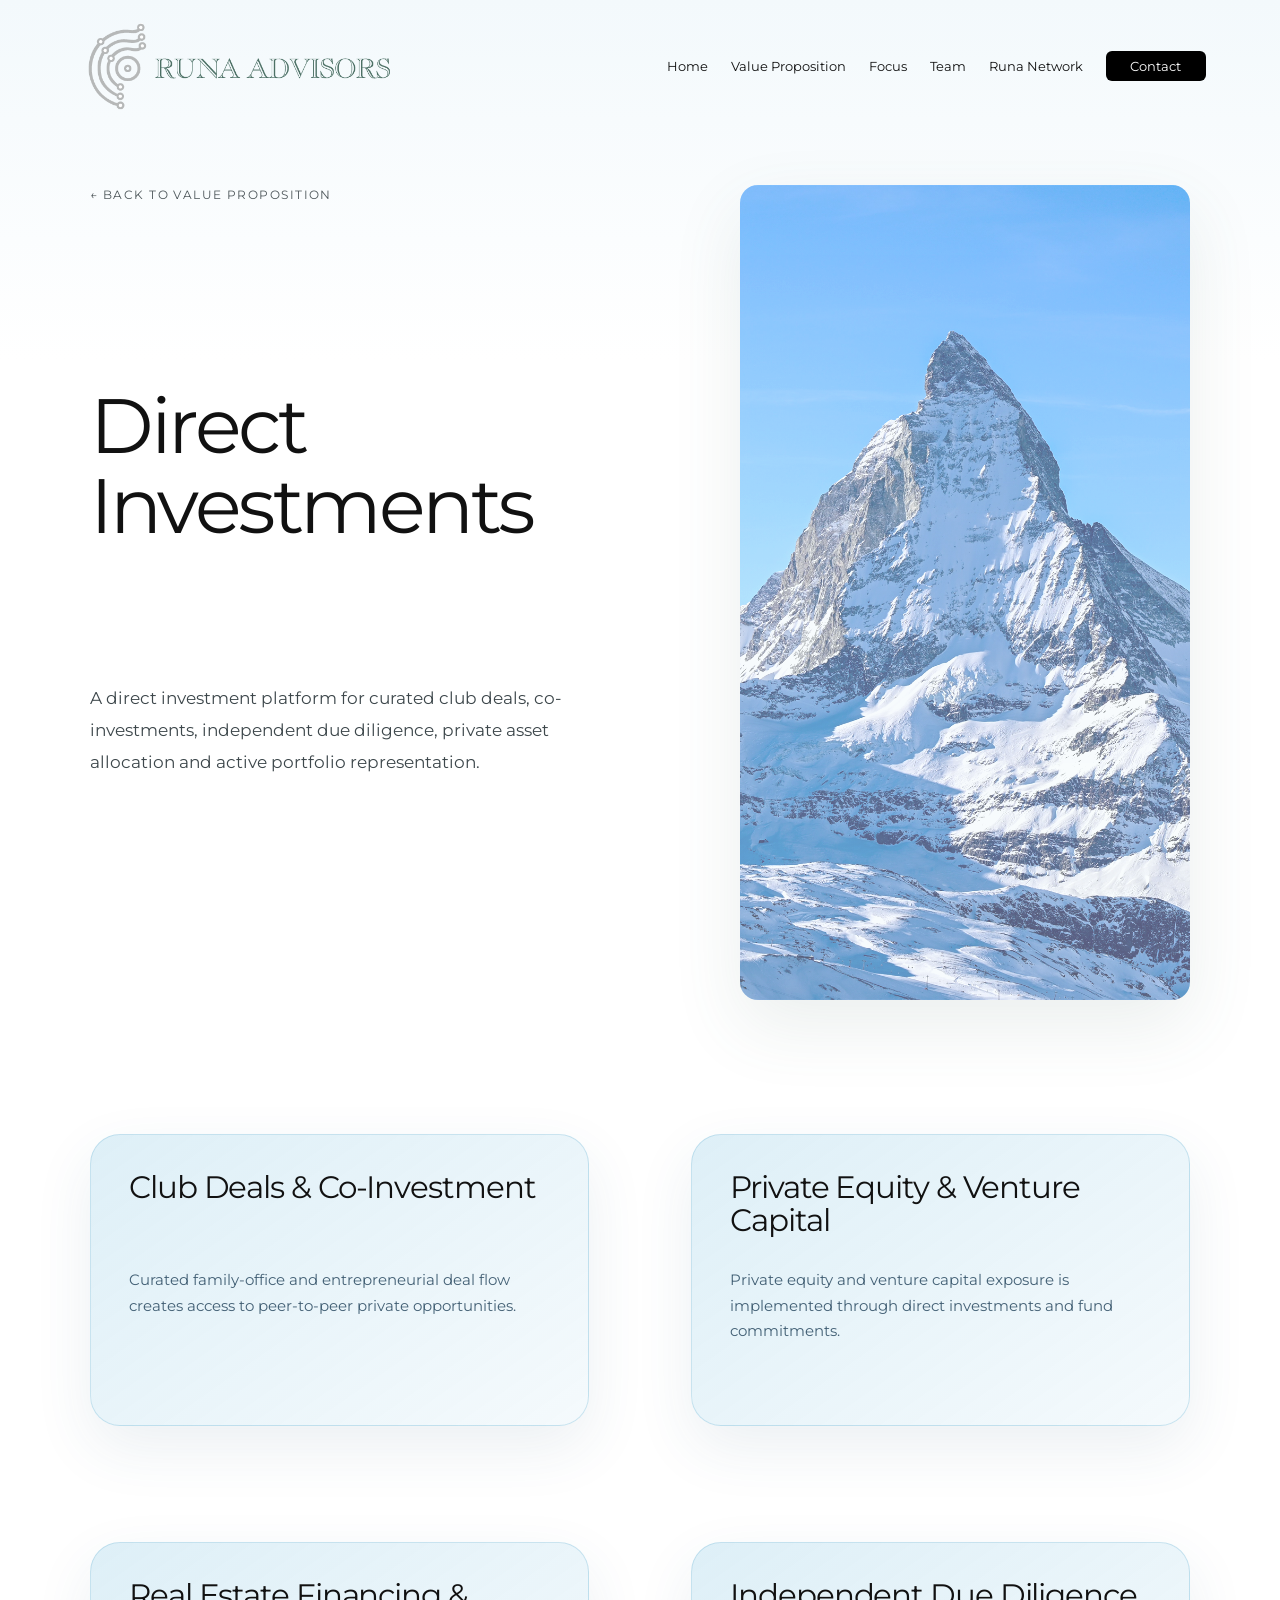
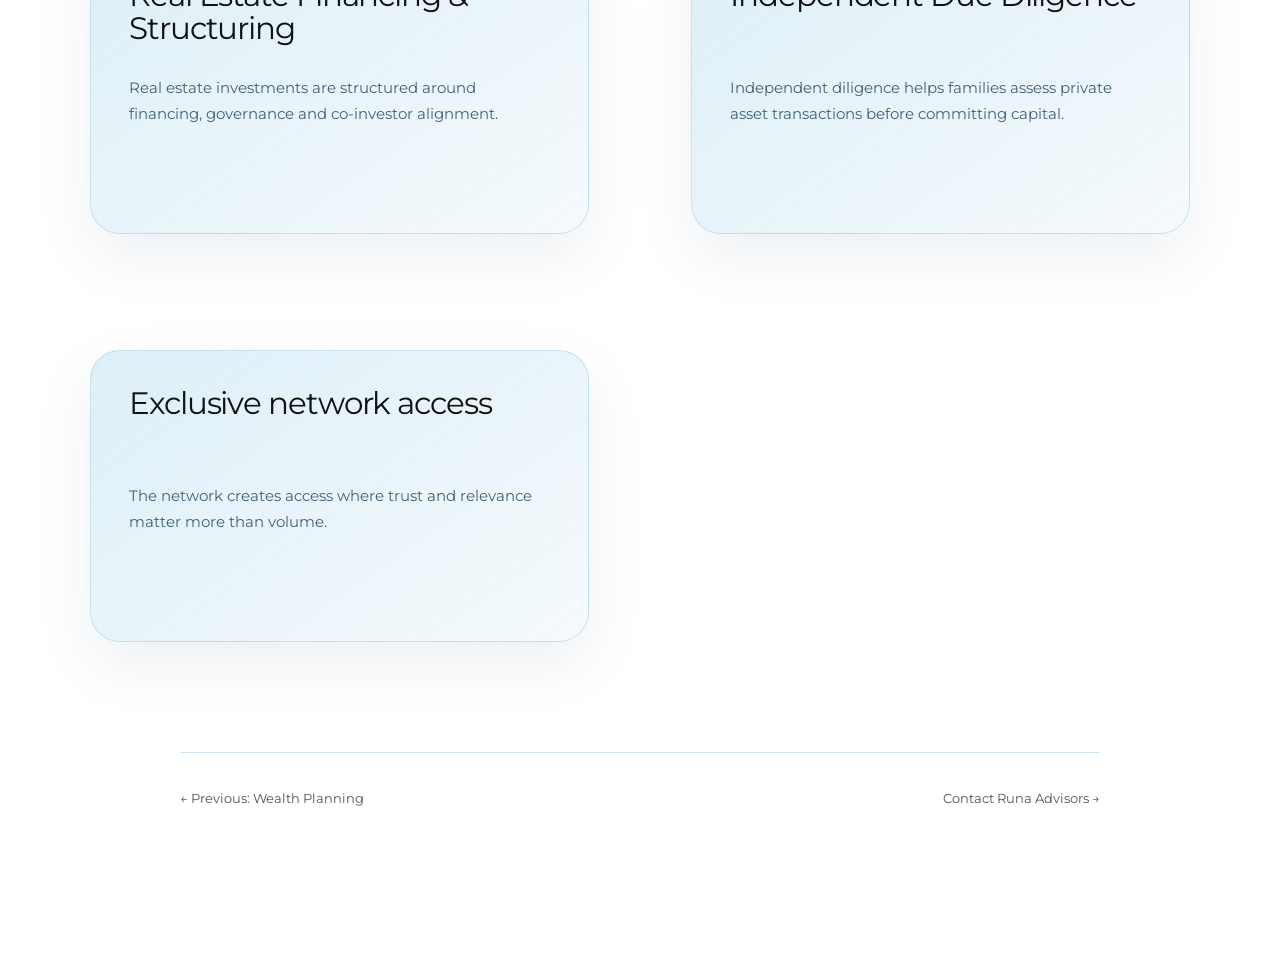
==== commit 88cca0e6: "Update Runa Advisors redesign" ====
--- a/usp-direct-investments.html
+++ b/usp-direct-investments.html
@@ -17,50 +17,41 @@
     <button class="menu-toggle" type="button" aria-expanded="false" aria-controls="main-navigation" aria-label="Open navigation"><span></span><span></span></button>
     <nav class="nav" id="main-navigation" aria-label="Main navigation">
       <a href="index.html#top">Home</a>
-      <a href="index.html#diversity">Five Elements</a>
-      <a href="index.html#solution">Our Focus</a>
-      <a href="index.html#about">Who We Are</a>
-      <a href="index.html#insight">Network</a>
+      <a href="index.html#value-proposition">Value Proposition</a>
+      <a href="index.html#focus">Focus</a>
+      <a href="index.html#team">Team</a>
+      <a href="index.html#runa-network">Runa Network</a>
       <a class="contact-pill" href="index.html#contact">Contact</a>
     </nav>
   </header>
 
   <main class="usp-page-main usp-page-direct">
     <section class="usp-page-hero">
-      <a class="back-link" href="index.html#diversity">← Back to Five Elements</a>
-      <p class="usp-page-kicker">USP 05 / 05</p>
+      <a class="back-link" href="index.html#value-proposition">← Back to Value Proposition</a>
       <h1>Direct Investments</h1>
-      <p class="usp-page-lead">A direct investment platform for curated club deals, co-investments, special situations, due diligence and active portfolio representation.</p>
+      <p class="usp-page-lead">A direct investment platform for curated club deals, co-investments, independent due diligence, private asset allocation and active portfolio representation.</p>
       <div class="usp-page-visual reveal" aria-hidden="true"><span></span></div>
     </section>
 
     <section class="usp-page-content">
       <div class="usp-content-grid">
         <article class="usp-info-card">
-          <h2>Club Deals & Co-Investments</h2>
-          <p><span class="usp-summary">Curated deal flow gives families access to private opportunities beyond standard markets.</span><span class="usp-detail">The focus is on peer-to-peer direct investments, club deals and co-investment opportunities tailored to individual criteria and family-office preferences.</span></p>
+          <h2>Club Deals &amp; Co-Investment</h2>
+          <p><span class="usp-summary">Curated family-office and entrepreneurial deal flow creates access to peer-to-peer private opportunities.</span><span class="usp-detail">Runa organises club deals and co-investment opportunities tailored to the client&rsquo;s criteria, including active direct investment management, shareholder representation and board or C-level involvement at investee companies.</span></p>
         </article>
         <article class="usp-info-card">
-          <h2>Special Situations</h2>
-          <p><span class="usp-summary">Special situations combine capital access with hands-on operational judgment.</span><span class="usp-detail">Turnaround and distressed cases bring together the right investors, management capability and execution discipline where timing and operational experience matter most.</span></p>
+          <h2>Private Equity &amp; Venture Capital</h2>
+          <p><span class="usp-summary">Private equity and venture capital exposure is implemented through direct investments and fund commitments.</span><span class="usp-detail">Runa supports strategic asset allocation, advisory, structuring, financing and execution, including club deal organisation and co-investor introductions through the Runa network.</span></p>
         </article>
         <article class="usp-info-card">
-          <h2>Due Diligence</h2>
-          <p><span class="usp-summary">Independent diligence helps families assess private opportunities before committing capital.</span><span class="usp-detail">Support covers PE, VC, real estate and private debt transactions, including structuring, documentation and investment committee process preparation.</span></p>
+          <h2>Real Estate Financing &amp; Structuring</h2>
+          <p><span class="usp-summary">Real estate investments are structured around financing, governance and co-investor alignment.</span><span class="usp-detail">Support covers advisory, structuring, financing and execution of direct real estate investments, including club deals and co-investment vehicles with other family offices.</span></p>
         </article>
         <article class="usp-info-card">
-          <h2>Direct Investment Management</h2>
-          <p><span class="usp-summary">Direct portfolios need active ownership, not passive monitoring.</span><span class="usp-detail">Runa supports shareholder representation, board-level involvement or C-level contribution where investee companies require experienced ownership presence and clear governance.</span></p>
+          <h2>Independent Due Diligence</h2>
+          <p><span class="usp-summary">Independent diligence helps families assess private asset transactions before committing capital.</span><span class="usp-detail">Support covers PE, VC, real estate and private debt opportunities, including transaction structuring, full documentation and investment committee process support.</span></p>
         </article>
         <article class="usp-info-card">
-          <h2>Private Equity / Private Debt</h2>
-          <p><span class="usp-summary">Private asset exposure is structured around strategy, access and execution quality.</span><span class="usp-detail">Strategic allocation can include direct investments and fund commitments, supported by advisory, structuring, financing and execution for private asset transactions.</span></p>
-        </article>
-        <article class="usp-info-card">
-          <h2>Venture Capital & Real Estate</h2>
-          <p><span class="usp-summary">VC and real estate opportunities are assessed with structure, timing and governance in mind.</span><span class="usp-detail">Advisory includes structuring, financing and execution of direct investments, club deal organisation and co-investment vehicles across private growth and real assets.</span></p>
-        </article>
-        <article class="usp-info-card full">
           <h2>Exclusive network access</h2>
           <p><span class="usp-summary">The network creates access where trust and relevance matter more than volume.</span><span class="usp-detail">Access is built around family office co-investors, PE, VC and private debt funds, selected hedge fund partnerships and discreet asset sales.</span></p>
         </article>
--- a/styles.css
+++ b/styles.css
@@ -268,16 +268,6 @@
 }
 .usp-node:hover::after,
 .usp-node:focus-visible::after { opacity: .9; }
-.usp-number {
-  position: relative;
-  z-index: 1;
-  margin-bottom: 24px;
-  color: rgba(255,255,255,.78);
-  font-size: 12px;
-  font-weight: 700;
-  letter-spacing: .18em;
-}
-.usp-node:nth-child(1) .usp-number { margin-bottom: 16px; }
 .usp-node strong {
   position: relative;
   z-index: 1;
@@ -490,14 +480,6 @@
   color: var(--muted);
   font-size: 12px;
   letter-spacing: .12em;
-  text-transform: uppercase;
-}
-.usp-page-kicker {
-  margin-bottom: 24px;
-  color: var(--logo-green);
-  font-size: 12px;
-  font-weight: 700;
-  letter-spacing: .2em;
   text-transform: uppercase;
 }
 .usp-page-hero h1 {
@@ -632,7 +614,7 @@
   background: linear-gradient(105deg, rgba(143,197,221,.32), rgba(221,239,247,.18) 62%, rgba(255,255,255,0));
 }
 .usp-info-card::before {
-  content: counter(uspChapter, decimal-leading-zero);
+  content: "";
   position: absolute;
   left: 0;
   top: 0;
@@ -769,6 +751,7 @@
 .contact-form input:focus, .contact-form textarea:focus { border-bottom-color: var(--ink); }
 .contact-form .button { border: 0; }
 .form-message { min-height: 25px; margin: 14px 0 0; font-size: 12px; }
+.form-honey { display: none; }
 .footer-bottom {
   margin-top: 115px;
   padding-top: 25px;
@@ -1173,7 +1156,7 @@
   grid-column: 2;
 }
 .usp-info-card::before {
-  content: counter(uspChapter, decimal-leading-zero);
+  content: "";
   position: absolute;
   left: 0;
   top: 92px;
@@ -1506,9 +1489,6 @@
 }
 .back-link {
   margin-bottom: 78px;
-}
-.usp-page-kicker {
-  margin-bottom: 22px;
 }
 .usp-page-hero h1 {
   max-width: 780px;
@@ -1583,7 +1563,7 @@
   transform: none;
 }
 .usp-info-card::before {
-  content: counter(uspChapter, decimal-leading-zero);
+  content: "";
   position: static;
   display: block;
   width: auto;
@@ -2262,6 +2242,11 @@
   }
 }
 
+.usp-page-main .usp-info-card::before {
+  display: none !important;
+  content: none !important;
+}
+
 @media (prefers-reduced-motion: reduce) {
   html { scroll-behavior: auto; }
   *, *::before, *::after { animation-duration: .01ms !important; transition-duration: .01ms !important; }
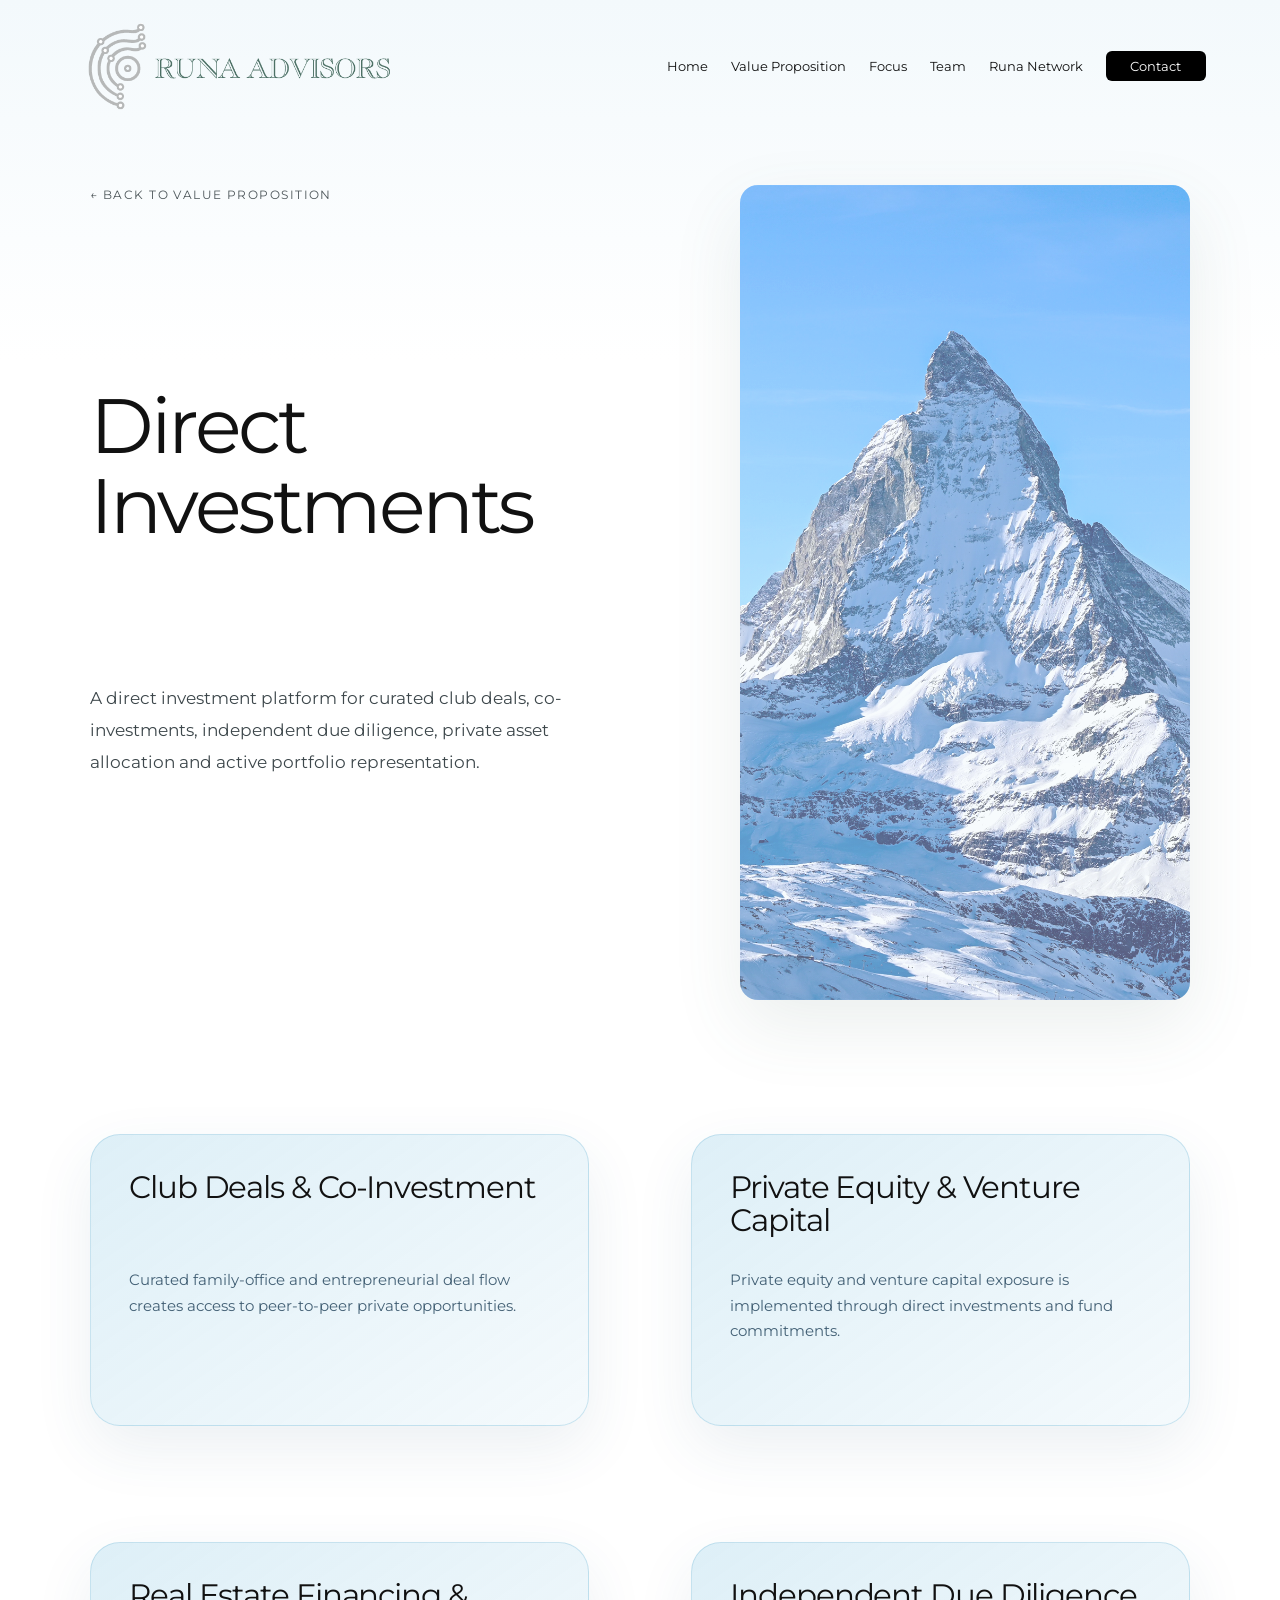
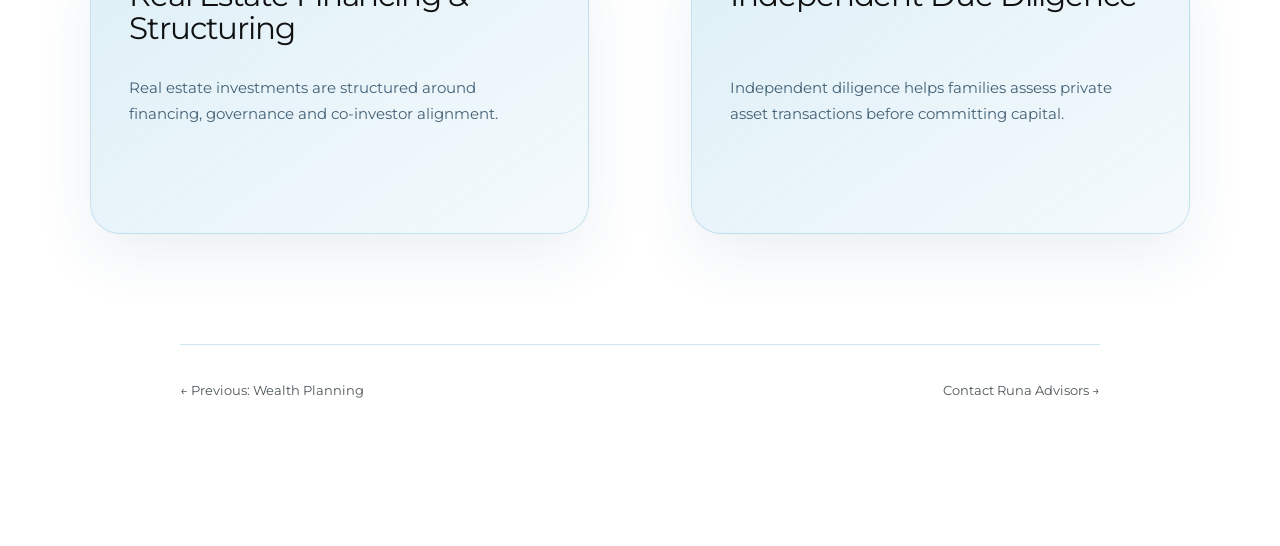
==== commit 103d4e05: "Subpages angepasst" ====
--- a/usp-direct-investments.html
+++ b/usp-direct-investments.html
@@ -51,10 +51,6 @@
           <h2>Independent Due Diligence</h2>
           <p><span class="usp-summary">Independent diligence helps families assess private asset transactions before committing capital.</span><span class="usp-detail">Support covers PE, VC, real estate and private debt opportunities, including transaction structuring, full documentation and investment committee process support.</span></p>
         </article>
-        <article class="usp-info-card">
-          <h2>Exclusive network access</h2>
-          <p><span class="usp-summary">The network creates access where trust and relevance matter more than volume.</span><span class="usp-detail">Access is built around family office co-investors, PE, VC and private debt funds, selected hedge fund partnerships and discreet asset sales.</span></p>
-        </article>
       </div>
       <div class="usp-next-row">
         <a href="usp-wealth-planning.html">← Previous: Wealth Planning</a>
--- a/styles.css
+++ b/styles.css
@@ -734,7 +734,6 @@
 .contact-details { margin-top: 48px; display: flex; flex-direction: column; align-items: flex-start; gap: 13px; font-size: 13px; }
 .contact-details address { margin-top: 10px; font-style: normal; }
 .contact-form { padding: 45px; background: linear-gradient(145deg, var(--ice), rgba(221,239,247,.65)); }
-.field-row { display: grid; grid-template-columns: 1fr 1fr; gap: 20px; }
 .contact-form label { margin-bottom: 20px; display: block; font-size: 10px; font-weight: 600; letter-spacing: .08em; text-transform: uppercase; }
 .contact-form input, .contact-form textarea {
   width: 100%;
@@ -973,7 +972,6 @@
   .usp-next-row { flex-direction: column; }
   footer { padding-top: 100px; }
   .contact-form { padding: 30px 22px; }
-  .field-row { grid-template-columns: 1fr; gap: 0; }
   .footer-bottom { grid-template-columns: 1fr; gap: 18px; }
   .footer-bottom nav { order: -1; flex-wrap: wrap; }
   .footer-bottom > a { justify-self: start; }
